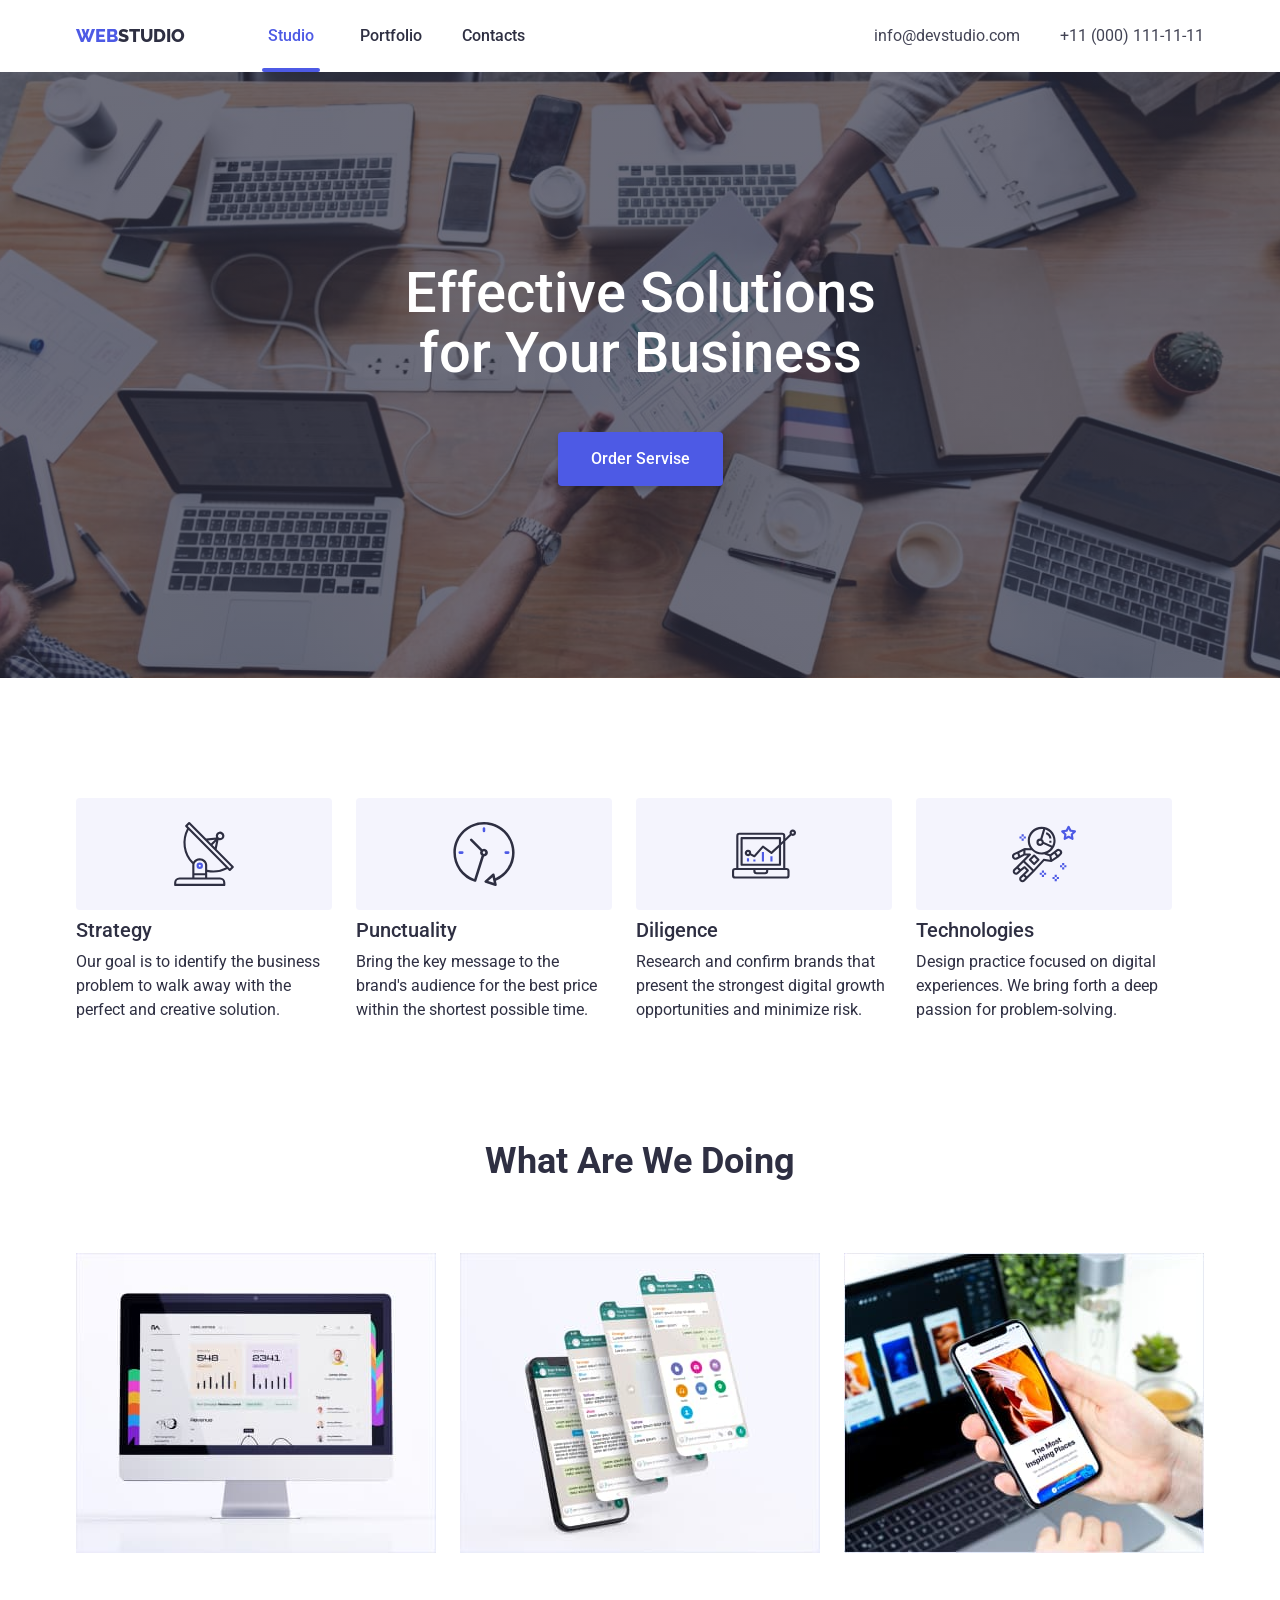
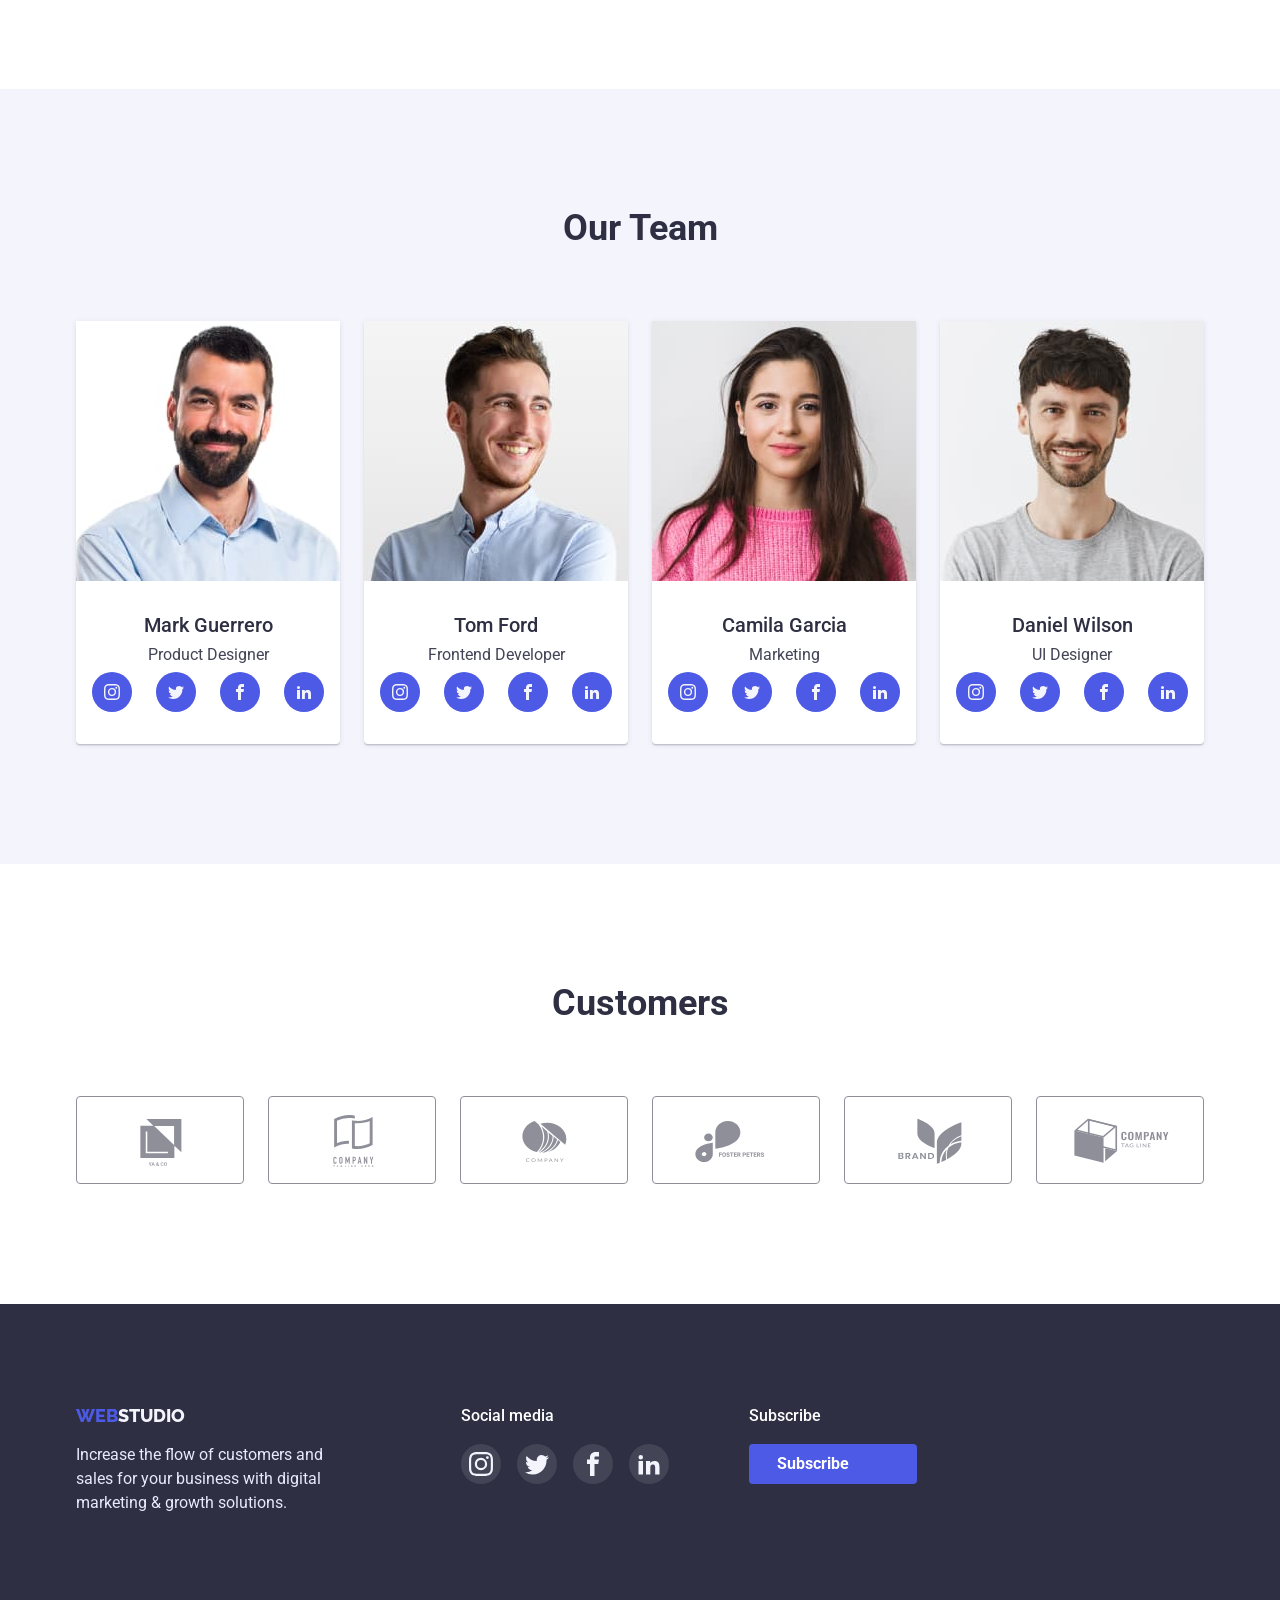
==== index.html @ b34e12d8 "Files copy file" ====
<!DOCTYPE html>
<html lang="en">
  <head>
    <meta charset="UTF-8" />
    <meta http-equiv="X-UA-Compatible" content="IE=edge" />
    <meta name="viewport" content="width=device-width, initial-scale=1.0" />
    <title>Studio</title>
    <link rel="preconnect" href="https://fonts.googleapis.com" />
    <link rel="preconnect" href="https://fonts.gstatic.com" crossorigin />
    <link
      href="https://fonts.googleapis.com/css2?family=Raleway:wght@700&family=Roboto:wght@400;500;700;900&display=swap"
      rel="stylesheet"
    />
    <link
      rel="stylesheet"
      href="https://cdnjs.cloudflare.com/ajax/libs/modern-normalize/1.1.0/modern-normalize.min.css"
    />
    <link rel="stylesheet" href="./css/style.css" />
  </head>

  <body>
    <!-- Header -->
    <header class="header">
      <div class="container nav-container">
        <a href="./index.html" class="logo"
          ><span class="logo_span">web</span>studio</a
        >
        <nav class="nav_menu">
          <ul class="menu-item">
            <li class="menu list">
              <a class="menu-link activ" href="#">Studio</a>
            </li>
            <li class="menu list">
              <a class="menu-link" href="./portfolio.html">Portfolio</a>
            </li>
            <li class="menu list">
                <a class="menu-link" href="#">Contacts</a>
            </li>
          </ul>
        </nav>
        <ul class="menu-auth">
          <li class="auth-menu list">
            <a class="item-auth" href="mailto:info@devstudio.com"
              >info@devstudio.com</a
            >
          </li>
          <li class="auth-menu list">
            <a class="item-auth" href="tel:+110001111111"
              >+11 (000) 111-11-11</a
            >
          </li>
        </ul>
      </div>
    </header>
    <main>
      <!-- Section_zero Hero -->
      <section class="hero">
        <div class="container">
          <h1 class="title">
            Effective Solutions<br />
            for Your Business
          </h1>
          <button type="button" class="btn" data-modal-open>Order Servise</button>
          <div class="backdrop is-hidden" data-modal>
            <div class="modal">
              <button class="button-modal" data-modal-close>
              </button>
            </div>
          </div>
        </div>
      </section>
      <!-- Section_first -->
      <section class="section section-nature">
        <div class="container">
          <h2 class="hide">Nature</h2>
          <ul class="section--text">
            <li class="section-list list icon-antenna">
              <h3 class="section-sybtitle">Strategy</h3>
              <p class="section-text">
                Our goal is to identify the business problem to walk away with
                the perfect and creative solution.
              </p>
            </li>
            <li class="section-list list icon-clock">
              <h3 class="section-sybtitle">Punctuality</h3>
              <p class="section-text">
                Bring the key message to the brand's audience for the best price
                within the shortest possible time.
              </p>
            </li>
            <li class="section-list list icon-diagram">
              <h3 class="section-sybtitle">Diligence</h3>
              <p class="section-text">
                Research and confirm brands that present the strongest digital
                growth opportunities and minimize risk.
              </p>
            </li>
            <li class="section-list list icon-astronaut">
              <h3 class="section-sybtitle">Technologies</h3>
              <p class="section-text">
                Design practice focused on digital experiences. We bring forth a
                deep passion for problem-solving.
              </p>
            </li>
          </ul>
        </div>
      </section>
      <!-- Section_second Working -->
      <section class="section">
        <div class="container">
          <h2 class="section-title">What are we doing</h2>
          <ul class="list_work">
            <li class="list">
              <img
                class="card"
                src="images/MacBook.jpg"
                alt="MacBook"
                width="360px"
              />
            </li>
            <li class="list">
              <img
                class="card"
                src="images/Phone.jpg"
                alt="Phone"
                width="360px"
              />
            </li>
            <li class="list">
              <img
                class="card"
                src="images/Phone_on_laptop.jpg"
                alt="Phone on laptop"
                width="360px"
              />
            </li>
          </ul>
        </div>
      </section>
      <!-- Section_third Team -->
      <section class="section section-could">
        <div class="container">
          <h2 class="section-title">Our Team</h2>
          <ul class="user-list">
            <li class="user-item list">
              <img
                class="card"
                src="images/Mark_Guerrero.jpg"
                alt="Mark Guerrero"
                width="264px"
              />
              <div class="container-text">
                <h3 class="user-subtitle">Mark Guerrero</h3>
                <p class="user-text">Product Designer</p>
                <ul class="user-item-svg">
                  <li class="user-icon-svg list">
                    <a class="social-icon" href="">
                    <svg class="user-svg" widht="16" height="16">
                      <use href="./images/icons.svg/symbol-defs.svg#icon-instagram1"></use>
                    </svg>
                  </a>
                </li>
                  <li class="user-icon-svg list">
                    <a class="social-icon" href="">
                    <svg class="user-svg" widht="16" height="16">
                      <use href="./images/icons.svg/symbol-defs.svg#icon-twitter1">
                      </use>
                    </svg>
                  </a>
                </li>
                  <li class="user-icon-svg list">
                    <a class="social-icon" href="">
                    <svg class="user-svg" widht="16" height="16">
                      <use href="./images/icons.svg/symbol-defs.svg#icon-facebook1"></use>
                    </svg>
                  </a>
                </li>
                  <li class="user-icon-svg list">
                    <a class="social-icon" href="">
                    <svg class="user-svg" widht="16" height="16">
                      <use href="./images/icons.svg/symbol-defs.svg#icon-linkedin2"></use>
                    </svg>
                  </a>
                </li>
                </ul>
              </div>
            </li>
            <li class="user-item list">
              <img
                class="card"
                src="images/Tom_Ford.jpg"
                alt="Tom Ford"
                width="264px"
              />
              <div class="container-text">
                <h3 class="user-subtitle">Tom Ford</h3>
                <p class="user-text">Frontend Developer</p>
                <ul class="user-item-svg">
                  <li class="user-icon-svg list">
                    <a class="social-icon" href="">
                    <svg class="user-svg" widht="16" height="16">
                      <use href="./images/icons.svg/symbol-defs.svg#icon-instagram1"></use>
                    </svg>
                  </a>
                </li>
                  <li class="user-icon-svg list">
                    <a class="social-icon" href="">
                    <svg class="user-svg" widht="16" height="16">
                      <use href="./images/icons.svg/symbol-defs.svg#icon-twitter1">
                      </use>
                    </svg>
                  </a>
                </li>
                  <li class="user-icon-svg list">
                    <a class="social-icon" href="">
                    <svg class="user-svg" widht="16" height="16">
                      <use href="./images/icons.svg/symbol-defs.svg#icon-facebook1"></use>
                    </svg>
                  </a>
                </li>
                  <li class="user-icon-svg list">
                    <a class="social-icon" href="">
                    <svg class="user-svg" widht="16" height="16">
                      <use href="./images/icons.svg/symbol-defs.svg#icon-linkedin2"></use>
                    </svg>
                  </a>
                </li>
                </ul>
              </div>
            </li>
            <li class="user-item list">
              <img
                class="card"
                src="images/Camila_Garcia.jpg"
                alt="Camila Garcia"
                width="264px"
              />
              <div class="container-text">
                <h3 class="user-subtitle">Camila Garcia</h3>
                <p class="user-text">Marketing</p>
                <ul class="user-item-svg">
                  <li class="user-icon-svg list">
                    <a class="social-icon" href="">
                    <svg class="user-svg" widht="16" height="16">
                      <use href="./images/icons.svg/symbol-defs.svg#icon-instagram1"></use>
                    </svg>
                  </a>
                </li>
                  <li class="user-icon-svg list">
                    <a class="social-icon" href="">
                    <svg class="user-svg" widht="16" height="16">
                      <use href="./images/icons.svg/symbol-defs.svg#icon-twitter1">
                      </use>
                    </svg>
                  </a>
                </li>
                  <li class="user-icon-svg list">
                    <a class="social-icon" href="">
                    <svg class="user-svg" widht="16" height="16">
                      <use href="./images/icons.svg/symbol-defs.svg#icon-facebook1"></use>
                    </svg>
                  </a>
                </li>
                  <li class="user-icon-svg list">
                    <a class="social-icon" href="">
                    <svg class="user-svg" widht="16" height="16">
                      <use href="./images/icons.svg/symbol-defs.svg#icon-linkedin2"></use>
                    </svg>
                  </a>
                </li>
                </ul>
              </div>
            </li>
            <li class="user-item list">
              <img
                class="card"
                src="images/Daniel_Wilson.jpg"
                alt="Daniel Wilson"
                width="264px"
              />
              <div class="container-text">
                <h3 class="user-subtitle">Daniel Wilson</h3>
                <p class="user-text">UI Designer</p>
                <ul class="user-item-svg">
                  <li class="user-icon-svg list">
                    <a class="social-icon" href="">
                    <svg class="user-svg" widht="16" height="16">
                      <use href="./images/icons.svg/symbol-defs.svg#icon-instagram1"></use>
                    </svg>
                  </a>
                </li>
                  <li class="user-icon-svg list">
                    <a class="social-icon" href="">
                    <svg class="user-svg" widht="16" height="16">
                      <use href="./images/icons.svg/symbol-defs.svg#icon-twitter1">
                      </use>
                    </svg>
                  </a>
                </li>
                  <li class="user-icon-svg list">
                    <a class="social-icon" href="">
                    <svg class="user-svg" widht="16" height="16">
                      <use href="./images/icons.svg/symbol-defs.svg#icon-facebook1"></use>
                    </svg>
                  </a>
                </li>
                  <li class="user-icon-svg list">
                    <a class="social-icon" href="">
                    <svg class="user-svg" widht="16" height="16">
                      <use href="./images/icons.svg/symbol-defs.svg#icon-linkedin2"></use>
                    </svg>
                  </a>
                </li>
                </ul>
              </div>
            </li>
          </ul>
        </div>
      </section>
      <!-- Section_fourth -->
      <section class="section">
        <div class="container">
          <h2 class="section-title">Customers</h2>
          <div class="container-cusctomers-icon">
              <ul class="user-list">
                <li class="icons-list-customers list">
                  <a class="icon-svg-link-customers" href="">
                    <svg class="icon-customers" width="104" height="56">
                      <use href="./images/icons.svg/symbol-defs.svg#icon-Logo"
                      >
                      </use>
                    </svg> 
                  </a>
                </li>
              <li class="icons-list-customers list">
                <a class="icon-svg-link-customers" href="">
                  <svg class="icon-customers" width="104" height="56">
                    <use href="./images/icons.svg/symbol-defs.svg#icon-Logo-1"
                    >
                    </use>
                  </svg>
                </a>
              </li>
              <li class="icons-list-customers list">
                <a class="icon-svg-link-customers" href="">
                  <svg class="icon-customers" width="104" height="56">
                    <use href="./images/icons.svg/symbol-defs.svg#icon-Logo-2"
                    >
                    </use>
                  </svg>
                </a>
              </li>
              <li class="icons-list-customers list">
                <a class="icon-svg-link-customers" href="">
                  <svg class="icon-customers" width="104" height="56">
                    <use href="./images/icons.svg/symbol-defs.svg#icon-Logo-3"
                    >
                    </use>
                  </svg>
                </a>
              </li>
              <li class="icons-list-customers list">
                <a class="icon-svg-link-customers" href="">
                  <svg class="icon-customers" width="104" height="56">
                    <use href="./images/icons.svg/symbol-defs.svg#icon-Logo-4"
                    >
                    </use>
                  </svg>
                </a>
              </li>
              <li class="icons-list-customers list">
                <a class="icon-svg-link-customers" href="">
                  <svg class="icon-customers" width="104" height="56">
                    <use href="./images/icons.svg/symbol-defs.svg#icon-Logo-5"
                    >
                    </use>
                  </svg>
                </a>
              </li>
            </ul>
          </div>
        </div>
      </section>
    </main>
    <!-- Footer -->
    <footer class="footer">
      <div class="container">
        <div class="container-footer">
          <a href="" class="logo"
            ><span class="logo_span">web</span
            ><span class="logo_footer">studio</span></a
          >
          <p class="footer-text">
            Increase the flow of customers and sales for your business with
            digital marketing & growth solutions.
          </p>
        </div>
        <div class="container-social">
          <h3 class="text-social">Social media</h3>
          <ul class="footer-icon">
            <li class="icon-footer-svg list">
              <a class="icons-button" href="">
                <svg class="icon-svg" widht="24" height="24">
                  <use
                    href="./images/icons.svg/symbol-defs.svg#icon-instagram1"
                  ></use>
                </svg>
              </a>
               </li>
                <li class="icon-footer-svg list">
                    <a class="icons-button" href="">
                        <svg class="icon-svg" widht="24" height="24">
                    <use href="./images/icons.svg/symbol-defs.svg#icon-twitter1"></use>
                  </svg>
                    </a>
                </li>
                <li class="icon-footer-svg list">
                    <a class="icons-button" href="">
                        <svg class="icon-svg" widht="24" height="24">
                          <use href="./images/icons.svg/symbol-defs.svg#icon-facebook1"></use>
                  </svg>
                    </a>
                </li>
                <li class="icon-footer-svg list">
                    <a class="icons-button" href="">
                        <svg class="icon-svg" widht="24" height="24">
                          <use href="./images/icons.svg/symbol-defs.svg#icon-linkedin2"></use>

                  </svg>
                    </a>
                </li> 
            </li>
          </ul>
        </div>
        <div class="container-subscibe">
          <h3 class="text-social">Subscribe</h3>
          <button class="form-button">Subscribe</button>
      </div>
    </footer>
    <script src="./modal.js"></script>

  </body>
</html>
---- css/style.css ----
body {
    font-family: 'Roboto', sans-serif;
    font-size: 16px;
    color: #2E2F42;
}

:root {
    --color-iris: #4D5AE5;
    --color-iris-active: #404BBF;
    --color-navy-blue: #2E2F42;
    --color-slate: #434455;
    --color-light-slate: #8E8F99;
    --color-cornflower: #E7E9FC;
    --color-cloud: #F4F4FD;
    --color-many-blue-modal: rgba(46, 47, 66, 0.08);
    --color-white: #FFFFFF;
    --color-green: #31D0AA;
    --color-helper: #8E8F99;

    --taming-function: cubic-bezier(0.4, 0, 0.2, 1);
}

h1,
h2,
h3,
h4,
h5,
h6,
p {
    margin: 0;
}

.hide {
    display: none;
}

.list {
    padding: 0;
    margin: 0;
    list-style: none;
}


/*----------------- Logo ------------------*/

.logo {
    font-family: 'Raleway';
    font-weight: 800;
    font-size: 18px;
    line-height: 1.3;
    text-transform: uppercase;
    text-decoration: none;
    color: var(--color-navy-blue);
}

.logo_span {
    color: var(--color-iris);
}


/*----------------- Navigetion ------------------*/

.backdrop {
    position: fixed;
    top: 0;
    left: 0;
    width: 100%;
    height: 100%;
    background: rgba(46, 47, 66, 0.4);

}

.backdrop.is-hidden {
    opacity: 0;
    pointer-events: none;
}

.backdrop.is-hidden .modal {
    transform: translate(-50%, -50%) scale(0.9);
}

.modal {
    position: absolute;
    top: 50%;
    left: 50%;
    transform: translate(-50%, -50%) scale(1);

    transition: transform 250ms var(--taming-function);

    height: 576px;
    width: 408px;


    background-color: var(--color-cloud);
    border-radius: 4px;

    box-shadow: 0px 1px 1px rgba(0, 0, 0, 0.14), 0px 1px 3px rgba(0, 0, 0, 0.12), 0px 2px 1px rgba(0, 0, 0, 0.2);
}


.button-modal {
    position: absolute;
    top: 0;
    right: 0;
    margin-top: 24px;
    margin-right: 24px;
    cursor: pointer;
    width: 24px;
    height: 24px;
    background-color: var(--color-cornflower);
    border: 1px solid rgba(0, 0, 0, 0.1);
    border-radius: 50%;
    background-image: url('../images/decoretion/to_close_modal.svg');
    background-repeat: no-repeat;
    background-position: center;
    background-size: 8px;
}


.header {
    box-shadow: 0px 2px 1px rgba(46, 47, 66, 0.08), 0px 1px 1px rgba(46, 47, 66, 0.16), 0px 1px 6px rgba(46, 47, 66, 0.08);
}

.nav-container {
    display: flex;
    align-items: center;
}

.menu-item,
.menu-auth {
    margin: 0;
    padding: 0;
}

.menu-item {
    display: flex;
    margin-left: 77px;
}

.menu-item .menu {
    margin-right: 40px;
}

.menu-item .menu:last-child {
    margin-right: 0;
}

.menu-item .menu-link {
    display: block;
    font-weight: 500;
    line-height: 1.5;
    text-decoration: none;
    padding-top: 24px;
    padding-bottom: 24px;
    color: var(--color-navy-blue);
    transition: color 250ms var(--taming-function);
}

.menu-item .activ {
    position: relative;
    display: block;
    padding: 24px 6px 24px 6px;
    color: var(--color-iris);
}


.activ::after {
    content: '';
    position: absolute;
    left: 0;
    bottom: 0;
    width: 100%;
    height: 4px;
    background-color: var(--color-iris);
    border-radius: 2px;
}

.menu-item .menu-link:hover,
.menu-item .menu-link:focus {
    color: var(--color-slate);
}

.menu-item .activ:hover {
    color: var(--color-iris);
}

.menu-item .menu-link:active {
    color: var(--color-iris);
}

.menu-auth {
    display: flex;
    margin-left: auto;
}

.menu-auth .auth-menu+.auth-menu {
    margin-left: 40px;
}

.item-auth {
    line-height: 1.5;
    color: var(--color-slate);
    text-decoration: none;
    transition: color 250ms var(--taming-function);
}

.item-auth:hover,
.item-auth:focus {
    color: var(--color-iris);
}


/*----------------- Hero ------------------*/

.hero {
    background-color: var(--color-navy-blue);
    padding-top: 192px;
    padding-bottom: 192px;
    max-width: 1440px;
    margin-left: auto;
    margin-right: auto;
    background-image: linear-gradient( to right, rgba(46, 47, 66, 0.7), rgba(46, 47, 66, 0.7)), url("../images/people-office\ .jpg");
    background-repeat: no-repeat;
    background-position: center;
    background-size: cover;
}

.title {
    text-align: center;
    font-size: 56px;
    font-weight: 500;
    line-height: 1.07;
    margin-bottom: 48px;
    color: var(--color-white);
}


/*----------------- Buttoon ------------------*/

.btn {
    display: block;
    font-size: 16px;
    font-weight: 500;
    line-height: 1.25;
    font-family: inherit;
    cursor: pointer;
    padding: 16px 32px;
    margin: 0 auto;
    color: var(--color-white);
    background-color: var(--color-iris);
    border: 1px solid transparent;
    box-shadow: 0px 4px 4px rgba(0, 0, 0, 0.15);
    border-radius: 4px;
    transition: background-color 250ms cubic-bezier(0.4, 0, 0.2, 1);
}

.btn:hover,
.btn:focus {
    background-color: var(--color-iris);
    box-shadow: 0px 1px 6px rgba(46, 47, 66, 0.08), 0px 1px 1px rgba(46, 47, 66, 0.16), 0px 2px 1px rgba(46, 47, 66, 0.08);
}

.btn:active {
    background-color: var(--color-iris-active);
    box-shadow: 0px 4px 4px rgba(0, 0, 0, 0.15);
}


/*----- Button Portfolio -----*/

.button {
    font-family: inherit;
    font-weight: 500;
    cursor: pointer;
    color: var(--color-iris);
    background: var(--color-cloud);
    padding: 8px 16px;
    border-radius: 4px;
    line-height: 1.5;
    border: 1px solid var(--color-cornflower);
    transition: background 250ms var(--taming-function),
    border 250ms var(--taming-function),
    color 250ms var(--taming-function);

}

.button:active,
.button:hover,
.button:focus {
    color: var(--color-white);
    background-color: var(--color-iris);
    border: 1px solid var(--color-iris);
    box-shadow: 0px 3px 1px rgba(0, 0, 0, 0.1), 0px 2px 1px rgba(0, 0, 0, 0.08), 0px 2px 2px rgba(0, 0, 0, 0.12);
}


/*----------------- Section ------------------*/

.container {
    width: 1158px;
    margin-right: auto;
    margin-left: auto;
    padding-left: 15px;
    padding-right: 15px;
}

.container-text {
    text-align: center;
    width: 264px;
    padding-top: 32px;
    padding-left: 0;
    padding-right: 0;
}

.section {
    padding-top: 120px;
    padding-bottom: 120px;
}

.section-nature {
    padding-bottom: 0;
}

.section-could {
    background-color: var(--color-cloud);
}

.section-title {
    text-align: center;
    font-size: 36px;
    font-weight: 700;
    line-height: 1.1;
    margin-bottom: 72px;
    text-transform: capitalize;
}

.section-sybtitle {
    font-size: 20px;
    font-weight: 500;
    line-height: 1.2;
    margin-bottom: 8px;
}

.icon-antenna::before {
    content: '';
    display: block;
    height: 112px;
    margin-bottom: 8px;
    background-color: var(--color-cloud);
    background-image: url("../images/icons.svg/antenna.svg");
    background-repeat: no-repeat;
    background-position: center;
    border-radius: 4px;
}

.icon-clock::before {
    content: '';
    display: block;
    height: 112px;
    margin-bottom: 8px;
    background-color: var(--color-cloud);
    background-image: url("../images/icons.svg/clock.svg");
    background-repeat: no-repeat;
    background-position: center;
    border-radius: 4px;
}

.icon-diagram::before {
    content: '';
    display: block;
    height: 112px;
    margin-bottom: 8px;
    background-color: var(--color-cloud);
    background-image: url("../images/icons.svg/diagram.svg");
    background-repeat: no-repeat;
    background-position: center;
    border-radius: 4px;
}

.icon-astronaut::before {
    content: '';
    display: block;
    height: 112px;
    margin-bottom: 8px;
    background-color: var(--color-cloud);
    background-image: url("../images/icons.svg/astronaut.svg");
    background-repeat: no-repeat;
    background-position: center;
    border-radius: 4px;
}

.section--text {
    display: flex;
    margin: 0;
    padding: 0;
}

.section--text .list {
    margin-right: 24px;
}

.section--text .list:last-child {
    margin-right: 0;
}

.section-text {
    width: 256px;
    line-height: 1.5;
    color: var(--color-navy-blue);
}

.user-subtitle {
    font-size: 20px;
    font-weight: 500;
    line-height: 1.2;
    margin-bottom: 8px;
}

.list_work {
    display: flex;
    padding: 0;
}

.list_work > .list:not(:last-child) {
    margin-right: 24px;
}

.user-text {
    width: 264px;
    line-height: 1.2;
    color: var(--color-slate);
}

.user-item {
    background-color: var(--color-white);
    box-shadow: 0px 1px 6px rgba(46, 47, 66, 0.08), 0px 1px 1px rgba(46, 47, 66, 0.16), 0px 2px 1px rgba(46, 47, 66, 0.08);
    border-radius: 0px 0px 4px 4px;
}

.user-list {
    display: flex;
    margin: 0;
    padding: 0;
}

.user-list .list:not(:last-child) {
    margin-right: 24px;
}

.user-item-svg {
    display: flex;
    padding: 8px 16px 32px 16px;
}

.user-icon-svg {
    width: 40px;
    height: 40px;
}

.social-icon {
    display: flex;
    width: 100%;
    height: 100%;
    align-items: center;
    justify-content: center;
    background-color: var(--color-iris);
    border-radius: 50%;
}


.user-svg {
    fill: var(--color-cloud);
}

.card {
    display: block;
}


.icon-svg-link-customers {
    display: flex;
    width: 168px;
    height: 88px;
    align-items: center;
    justify-content: center;
    color: var(--color-light-slate);
    border: 1px solid var(--color-helper);
    border-radius: 4px;
    transition: color 250ms var(--taming-function),
    border 250ms var(--taming-function);
    ;
}


.icon-svg-link-customers:hover,
.icon-svg-link-customers:focus {    
    color: var(--color-iris);
    border-color: var(--color-iris);
}

.icon-customers {   
    fill: currentColor;
}

/*----------------- Footer ------------------*/

.footer .container {
    display: flex;
}

.logo_footer {
    color: var(--color-cloud);
}

.footer {
    padding-top: 100px;
    padding-bottom: 100px;
    background-color: var(--color-navy-blue);
}

.footer-text {
    width: 265px;
    line-height: 1.5;
    margin-top: 16px;
    color: var(--color-cornflower);
}

.container-social {
    margin-left: 120px;
}

.footer-icon {
    display: flex;
    margin: 0;
    padding: 0;
}

.footer-icon .icon-footer-svg+.icon-footer-svg {
    margin-left: 16px
}

.text-social {
    font-size: inherit;
    font-weight: 500;
    line-height: 1.5;
    margin-bottom: 16px;
    color: var(--color-white);
    
}


.icon-footer-svg {
    width: 40px;
    height: 40px;
}

.icons-button {
    display: flex;
    width: 100%;
    height: 100%;
    align-items: center;
    justify-content: center;
    background-color: rgba(255, 255, 255, 0.1);
    border-radius: 50%;

    transition: background-color 250ms var(--taming-function);
}

.icons-button:hover,
.icons-button:focus {
    background-color: var(--color-green);
}

.icon-svg {
    fill:var(--color-cloud);
}

.container-subscibe {
    margin-left: 80px;
}

.form-button {
    font-weight: 700;
    line-height: 1.5;
    cursor: pointer;
    width: 168px;
    height: 40px;
    padding-left: 24px;
    padding-right: 64px;
    color: var(--color-white);
    background-color: var(--color-iris);
    border-color: transparent;
    border-radius: 4px;
}

.form-button::after {
    content: '';
    background-image: url('../images/decoretion/plane_send.svg');
}

/*----------------- Protfolio ------------------*/

.section-filter {
    padding-top: 96px;
    padding-bottom: 120px;
}

.list-filter {
    display: flex;
    flex-wrap: wrap;
    justify-content: space-between;
    padding: 0;
    margin: 0;
}

.list-filter .item-filter+.item-filter:nth-child(-n+6) {
    margin-bottom: 49px;
}

.text-item-efect {
    position: relative;
    overflow: hidden;
    
}

.item-text {
    line-height: 1.5;

    position: absolute;
    top: 0;
    left: 0;

    width: 100%;
    height: 100%;

    padding: 40px 32px 0;

    background: rgba(77, 90, 229, 0.9);
    color: var(--color-cloud);

    opacity: 0;

    transform: translateY(100%);
    transition: transform 250ms var(--taming-function),
      opacity 250ms var(--taming-function);
}

.link-filter:hover .item-text,
.link-filter:focus .item-text {
    transform: translateY(0);
    opacity: 1;
}

.link-filter {
    display: block;
    color: var(--color-navy-blue);
    text-decoration: none;
}

.container-card {
    border: 0.5px solid #F4F4FD;
    box-shadow: 0px 1px 6px rgba(46, 47, 66, 0.08);
    background-color: var(--color-white);
}

.link-filter:hover,
.link-filter:focus {
    box-shadow: 0px 1px 6px rgba(46, 47, 66, 0.08), 0px 1px 1px rgba(46, 47, 66, 0.16), 0px 2px 1px rgba(46, 47, 66, 0.08);;
}       

.container-card {
    padding: 32px 0 32px 16px;
}

.subtitile {
    font-size: 20px;
    font-weight: 500;
    margin-bottom: 8px;
    line-height: 1.2;
    color: var(--color-navy-blue);
}

.text {
    line-height: 1.5;
    color: var(--color-slate);
}

.filter {
    display: flex;
    justify-content: center;
    margin: 0;
    padding: 0;
    margin-bottom: 72px;
}

.filter .list+.list {
    margin-left: 24px;
}
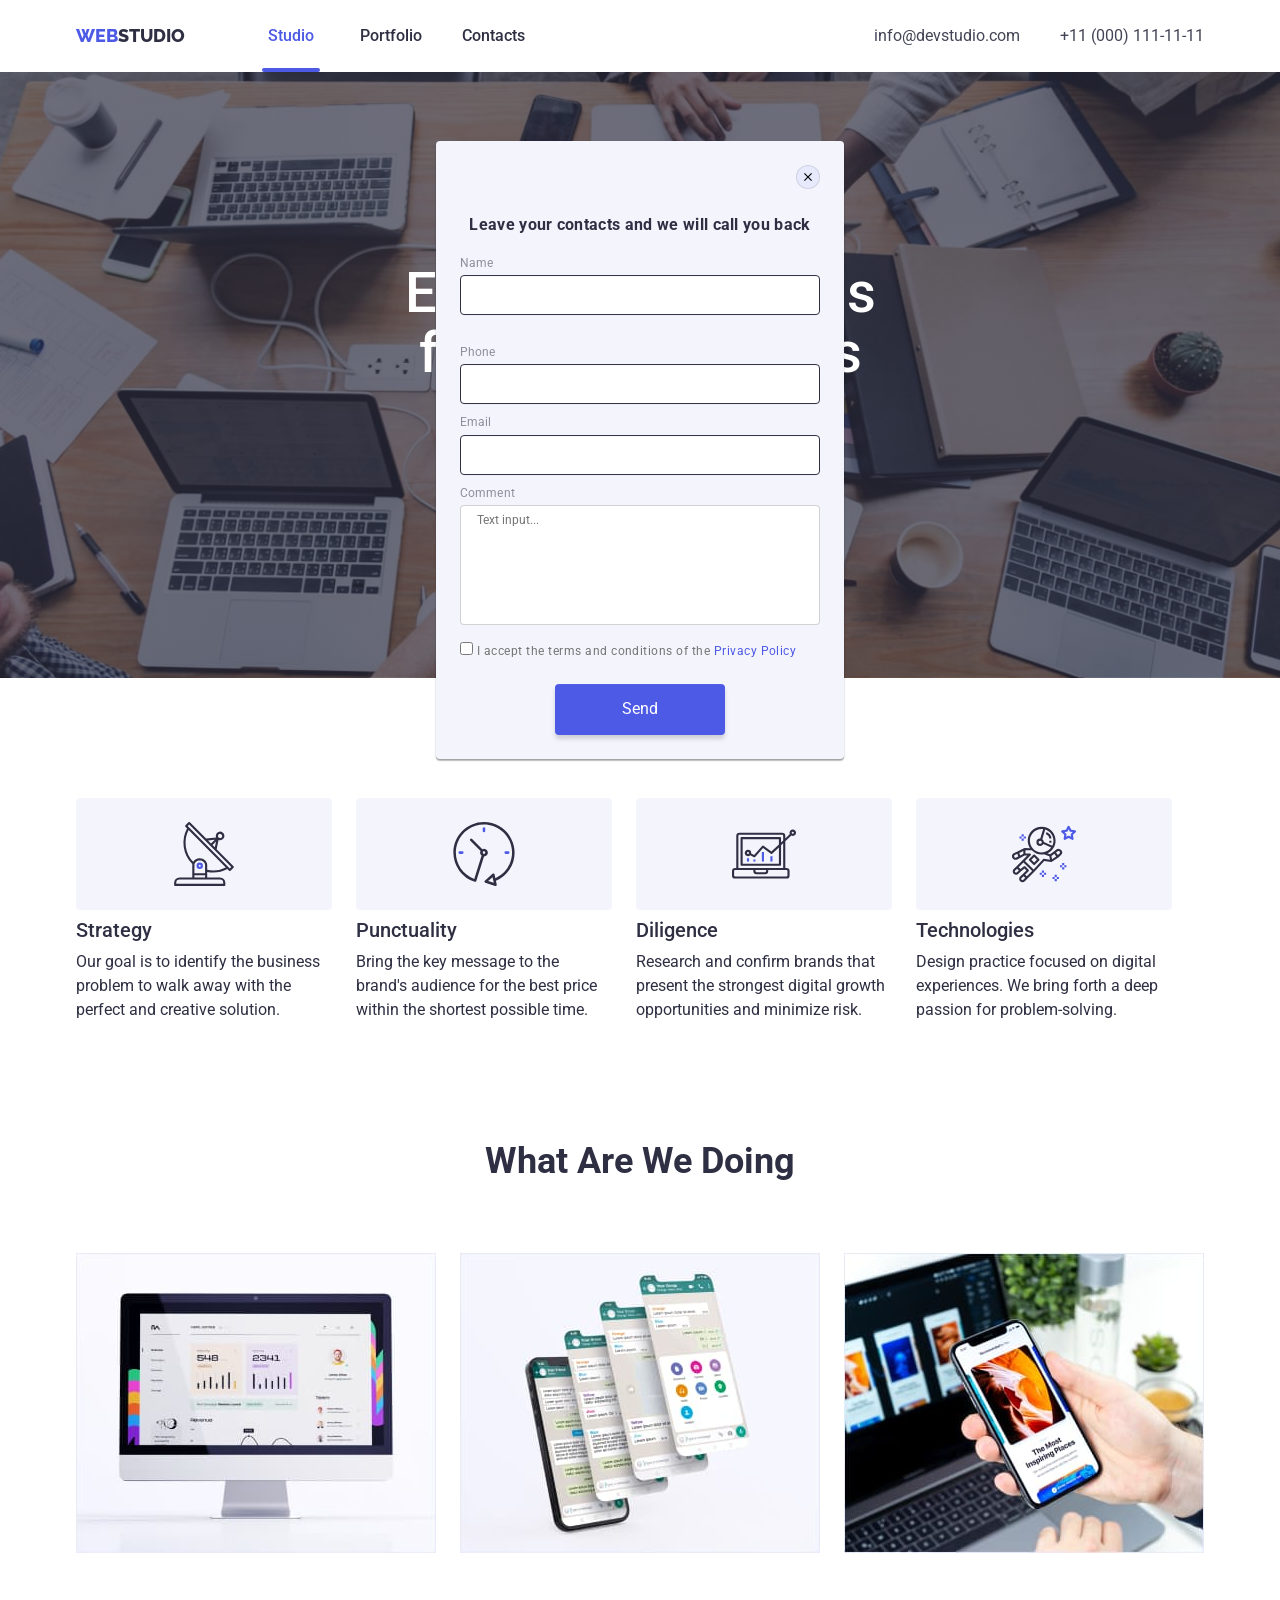
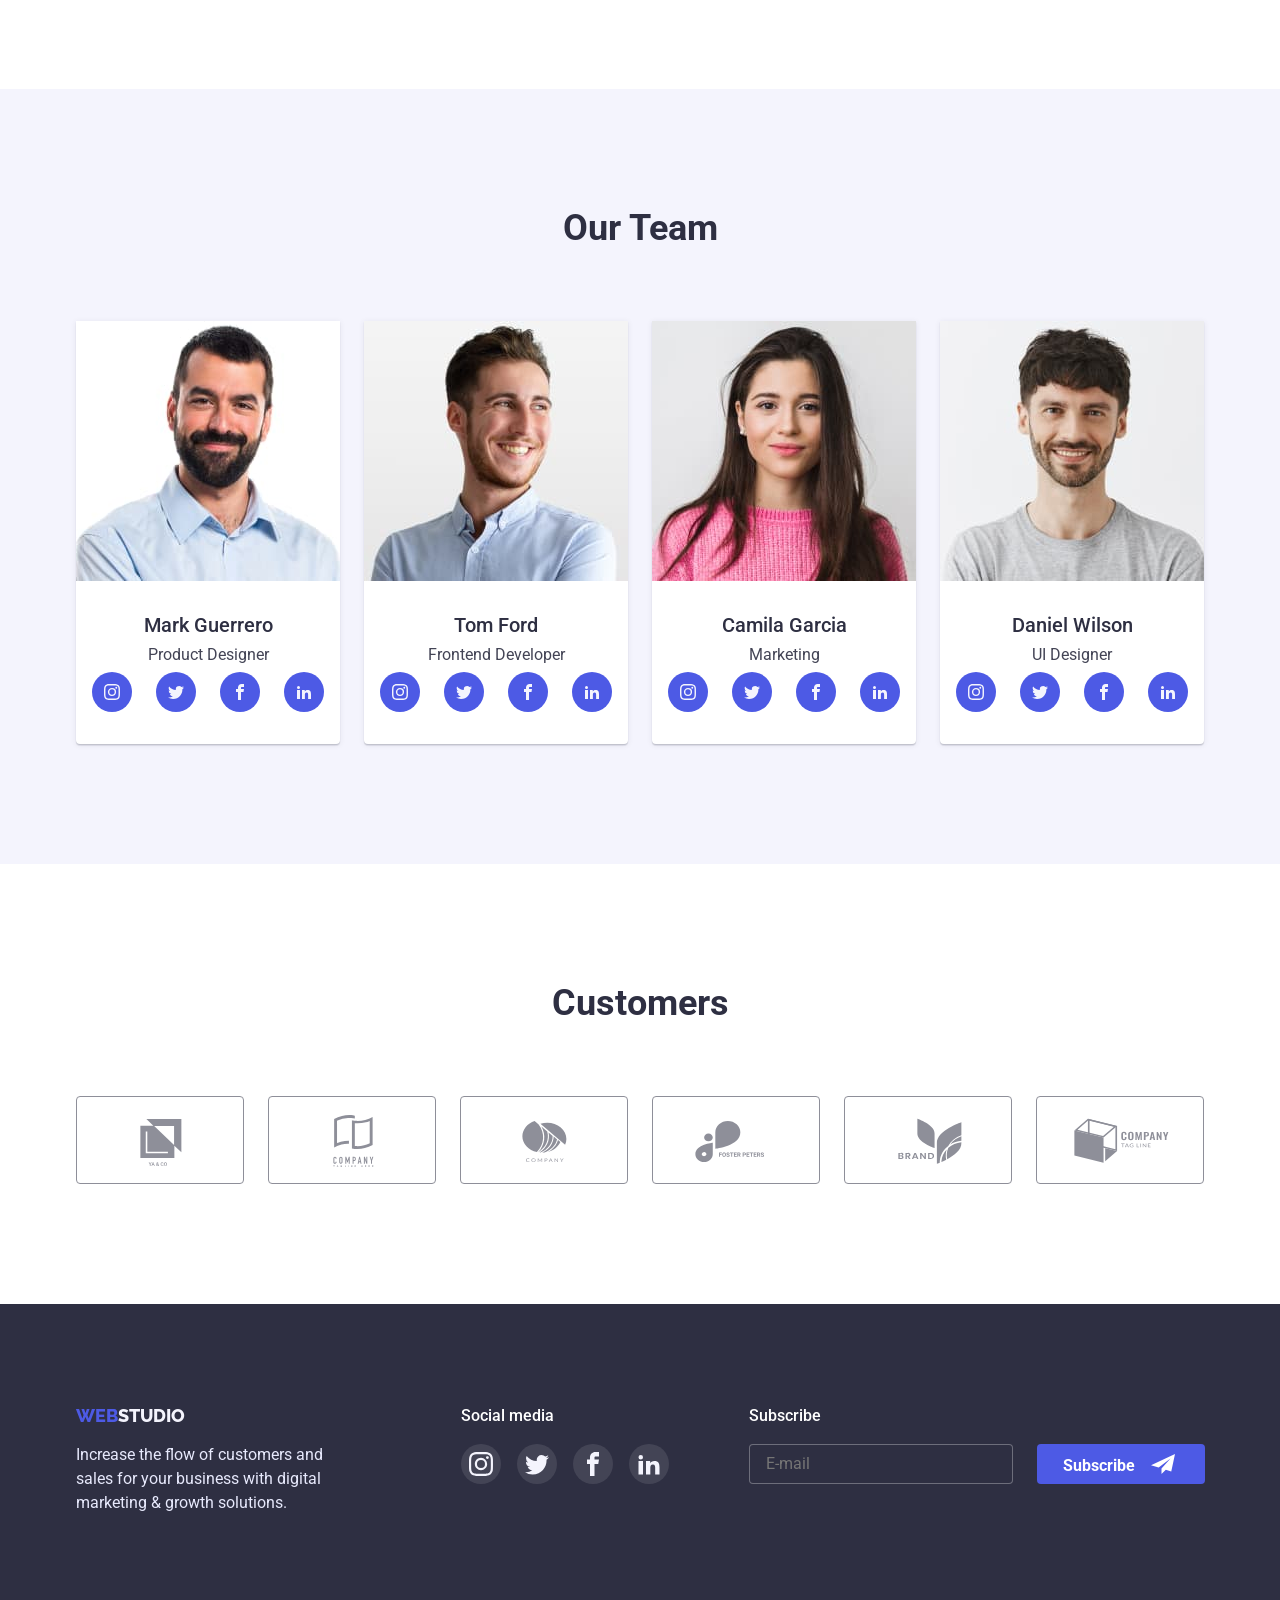
==== commit 2fdd2466: "css css" ====
--- a/index.html
+++ b/index.html
@@ -1,443 +1,445 @@
 <!DOCTYPE html>
 <html lang="en">
-  <head>
-    <meta charset="UTF-8" />
-    <meta http-equiv="X-UA-Compatible" content="IE=edge" />
-    <meta name="viewport" content="width=device-width, initial-scale=1.0" />
-    <title>Studio</title>
-    <link rel="preconnect" href="https://fonts.googleapis.com" />
-    <link rel="preconnect" href="https://fonts.gstatic.com" crossorigin />
-    <link
-      href="https://fonts.googleapis.com/css2?family=Raleway:wght@700&family=Roboto:wght@400;500;700;900&display=swap"
-      rel="stylesheet"
-    />
-    <link
-      rel="stylesheet"
-      href="https://cdnjs.cloudflare.com/ajax/libs/modern-normalize/1.1.0/modern-normalize.min.css"
-    />
-    <link rel="stylesheet" href="./css/style.css" />
-  </head>
-
-  <body>
-    <!-- Header -->
-    <header class="header">
-      <div class="container nav-container">
-        <a href="./index.html" class="logo"
-          ><span class="logo_span">web</span>studio</a
-        >
-        <nav class="nav_menu">
-          <ul class="menu-item">
-            <li class="menu list">
-              <a class="menu-link activ" href="#">Studio</a>
-            </li>
-            <li class="menu list">
-              <a class="menu-link" href="./portfolio.html">Portfolio</a>
-            </li>
-            <li class="menu list">
-                <a class="menu-link" href="#">Contacts</a>
-            </li>
-          </ul>
-        </nav>
-        <ul class="menu-auth">
-          <li class="auth-menu list">
-            <a class="item-auth" href="mailto:info@devstudio.com"
-              >info@devstudio.com</a
-            >
-          </li>
-          <li class="auth-menu list">
-            <a class="item-auth" href="tel:+110001111111"
-              >+11 (000) 111-11-11</a
-            >
+
+<head>
+  <meta charset="UTF-8" />
+  <meta http-equiv="X-UA-Compatible" content="IE=edge" />
+  <meta name="viewport" content="width=device-width, initial-scale=1.0" />
+  <title>Studio</title>
+  <link rel="preconnect" href="https://fonts.googleapis.com" />
+  <link rel="preconnect" href="https://fonts.gstatic.com" crossorigin />
+  <link href="https://fonts.googleapis.com/css2?family=Raleway:wght@700&family=Roboto:wght@400;500;700;900&display=swap"
+    rel="stylesheet" />
+  <link rel="stylesheet"
+    href="https://cdnjs.cloudflare.com/ajax/libs/modern-normalize/1.1.0/modern-normalize.min.css" />
+  <link rel="stylesheet" href="./css/style.css" />
+</head>
+
+<body>
+  <!-- Header -->
+  <header class="header">
+    <div class="container nav-container">
+      <a href="./index.html" class="logo"><span class="logo_span">web</span>studio</a>
+      <nav class="nav_menu">
+        <ul class="menu-item">
+          <li class="menu list">
+            <a class="menu-link activ" href="#">Studio</a>
+          </li>
+          <li class="menu list">
+            <a class="menu-link" href="./portfolio.html">Portfolio</a>
+          </li>
+          <li class="menu list">
+            <a class="menu-link" href="#">Contacts</a>
           </li>
         </ul>
-      </div>
-    </header>
-    <main>
-      <!-- Section_zero Hero -->
-      <section class="hero">
-        <div class="container">
-          <h1 class="title">
-            Effective Solutions<br />
-            for Your Business
-          </h1>
-          <button type="button" class="btn" data-modal-open>Order Servise</button>
-          <div class="backdrop is-hidden" data-modal>
-            <div class="modal">
-              <button class="button-modal" data-modal-close>
-              </button>
+      </nav>
+      <ul class="menu-auth">
+        <li class="auth-menu list">
+          <a class="item-auth" href="mailto:info@devstudio.com">info@devstudio.com</a>
+        </li>
+        <li class="auth-menu list">
+          <a class="item-auth" href="tel:+110001111111">+11 (000) 111-11-11</a>
+        </li>
+      </ul>
+    </div>
+  </header>
+  <main>
+    <!-- Section_zero Hero -->
+    <section class="hero">
+      <div class="container">
+        <h1 class="title">
+          Effective Solutions<br />
+          for Your Business
+        </h1>
+        <button type="button" class="btn" data-modal-open>Order Servise</button>
+        <!-- <div class="backdrop is-hidden" data-modal> -->
+          <div class="modal">
+            <button class="button-modal" data-modal-close>
+            </button>
+
+            <div class="container-form-call">
+              <h2 class="subtitle-text-form">Leave your contacts and we will call you back</h2>
+
+
+              <div class="container-form">
+                <form class="forms" action="">
+
+                  <div class="form-field">
+                    <label class="text-label" for="">
+                      Name
+                      <input class="sphere-input name-input" type="text" name="name" id="name" required
+                        pattern="[0-9]{3}-[0-9]{3}-[0-9]{2}-[0-9]{2}" title="XXX-XXX-XX-XX" placeholder=" ">
+                        <svg class="svg-icon-form" width="12" height="12">
+                          <use href="./images/icons.svg/name.svg"></use>
+                        </svg>
+                    </label>
+                  </div>
+
+                  <div class="form-field">
+                    <label class="text-label" for="">
+                      Phone
+                      <input class="sphere-input phone-input" type="tel" name="phone_number" id="phone" required
+                        pattern="[0-9]{3}-[0-9]{3}-[0-9]{2}-[0-9]{2}" title="XXX-XXX-XX-XX" placeholder=" ">
+                    </label>
+                  </div>
+
+                  <div class="form-field">
+                    <label class="text-label" for="">
+                      Email
+                      <input class="sphere-input email-input" type="email" name="email" id="email" placeholder=" ">
+                    </label>
+                  </div>
+
+                  <div class="form-field">
+                    <label class="text-label" for="">
+                      Comment
+                      <textarea class="textarea-form" name="feedback" placeholder="Text input..."></textarea>
+                    </label>
+                  </div>
+                  <div class="forn-chexbox">
+                    <input class="from-checkbox" type="checkbox" name="user-policy" required>
+                    <p class="text-form">I accept the terms and conditions of the <a class="text-privacy"
+                        href="">Privacy
+                        Policy</a></p>
+                    <button class="button-form" type="submit">
+                      Send
+                    </button>
+                  </div>
+                </form>
+
+
+              </div>
             </div>
           </div>
         </div>
-      </section>
-      <!-- Section_first -->
-      <section class="section section-nature">
-        <div class="container">
-          <h2 class="hide">Nature</h2>
-          <ul class="section--text">
-            <li class="section-list list icon-antenna">
-              <h3 class="section-sybtitle">Strategy</h3>
-              <p class="section-text">
-                Our goal is to identify the business problem to walk away with
-                the perfect and creative solution.
-              </p>
-            </li>
-            <li class="section-list list icon-clock">
-              <h3 class="section-sybtitle">Punctuality</h3>
-              <p class="section-text">
-                Bring the key message to the brand's audience for the best price
-                within the shortest possible time.
-              </p>
-            </li>
-            <li class="section-list list icon-diagram">
-              <h3 class="section-sybtitle">Diligence</h3>
-              <p class="section-text">
-                Research and confirm brands that present the strongest digital
-                growth opportunities and minimize risk.
-              </p>
-            </li>
-            <li class="section-list list icon-astronaut">
-              <h3 class="section-sybtitle">Technologies</h3>
-              <p class="section-text">
-                Design practice focused on digital experiences. We bring forth a
-                deep passion for problem-solving.
-              </p>
+      </div>
+    </section>
+    <!-- Section_first -->
+    <section class="section section-nature">
+      <div class="container">
+        <h2 class="hide">Nature</h2>
+        <ul class="section--text">
+          <li class="section-list list icon-antenna">
+            <h3 class="section-sybtitle">Strategy</h3>
+            <p class="section-text">
+              Our goal is to identify the business problem to walk away with
+              the perfect and creative solution.
+            </p>
+          </li>
+          <li class="section-list list icon-clock">
+            <h3 class="section-sybtitle">Punctuality</h3>
+            <p class="section-text">
+              Bring the key message to the brand's audience for the best price
+              within the shortest possible time.
+            </p>
+          </li>
+          <li class="section-list list icon-diagram">
+            <h3 class="section-sybtitle">Diligence</h3>
+            <p class="section-text">
+              Research and confirm brands that present the strongest digital
+              growth opportunities and minimize risk.
+            </p>
+          </li>
+          <li class="section-list list icon-astronaut">
+            <h3 class="section-sybtitle">Technologies</h3>
+            <p class="section-text">
+              Design practice focused on digital experiences. We bring forth a
+              deep passion for problem-solving.
+            </p>
+          </li>
+        </ul>
+      </div>
+    </section>
+    <!-- Section_second Working -->
+    <section class="section">
+      <div class="container">
+        <h2 class="section-title">What are we doing</h2>
+        <ul class="list_work">
+          <li class="list">
+            <img class="card" src="images/MacBook.jpg" alt="MacBook" width="360px" />
+          </li>
+          <li class="list">
+            <img class="card" src="images/Phone.jpg" alt="Phone" width="360px" />
+          </li>
+          <li class="list">
+            <img class="card" src="images/Phone_on_laptop.jpg" alt="Phone on laptop" width="360px" />
+          </li>
+        </ul>
+      </div>
+    </section>
+    <!-- Section_third Team -->
+    <section class="section section-could">
+      <div class="container">
+        <h2 class="section-title">Our Team</h2>
+        <ul class="user-list">
+          <li class="user-item list">
+            <img class="card" src="images/Mark_Guerrero.jpg" alt="Mark Guerrero" width="264px" />
+            <div class="container-text">
+              <h3 class="user-subtitle">Mark Guerrero</h3>
+              <p class="user-text">Product Designer</p>
+              <ul class="user-item-svg">
+                <li class="user-icon-svg list">
+                  <a class="social-icon" href="">
+                    <svg class="user-svg" widht="16" height="16">
+                      <use href="./images/icons.svg/symbol-defs.svg#icon-instagram1"></use>
+                    </svg>
+                  </a>
+                </li>
+                <li class="user-icon-svg list">
+                  <a class="social-icon" href="">
+                    <svg class="user-svg" widht="16" height="16">
+                      <use href="./images/icons.svg/symbol-defs.svg#icon-twitter1">
+                      </use>
+                    </svg>
+                  </a>
+                </li>
+                <li class="user-icon-svg list">
+                  <a class="social-icon" href="">
+                    <svg class="user-svg" widht="16" height="16">
+                      <use href="./images/icons.svg/symbol-defs.svg#icon-facebook1"></use>
+                    </svg>
+                  </a>
+                </li>
+                <li class="user-icon-svg list">
+                  <a class="social-icon" href="">
+                    <svg class="user-svg" widht="16" height="16">
+                      <use href="./images/icons.svg/symbol-defs.svg#icon-linkedin2"></use>
+                    </svg>
+                  </a>
+                </li>
+              </ul>
+            </div>
+          </li>
+          <li class="user-item list">
+            <img class="card" src="images/Tom_Ford.jpg" alt="Tom Ford" width="264px" />
+            <div class="container-text">
+              <h3 class="user-subtitle">Tom Ford</h3>
+              <p class="user-text">Frontend Developer</p>
+              <ul class="user-item-svg">
+                <li class="user-icon-svg list">
+                  <a class="social-icon" href="">
+                    <svg class="user-svg" widht="16" height="16">
+                      <use href="./images/icons.svg/symbol-defs.svg#icon-instagram1"></use>
+                    </svg>
+                  </a>
+                </li>
+                <li class="user-icon-svg list">
+                  <a class="social-icon" href="">
+                    <svg class="user-svg" widht="16" height="16">
+                      <use href="./images/icons.svg/symbol-defs.svg#icon-twitter1">
+                      </use>
+                    </svg>
+                  </a>
+                </li>
+                <li class="user-icon-svg list">
+                  <a class="social-icon" href="">
+                    <svg class="user-svg" widht="16" height="16">
+                      <use href="./images/icons.svg/symbol-defs.svg#icon-facebook1"></use>
+                    </svg>
+                  </a>
+                </li>
+                <li class="user-icon-svg list">
+                  <a class="social-icon" href="">
+                    <svg class="user-svg" widht="16" height="16">
+                      <use href="./images/icons.svg/symbol-defs.svg#icon-linkedin2"></use>
+                    </svg>
+                  </a>
+                </li>
+              </ul>
+            </div>
+          </li>
+          <li class="user-item list">
+            <img class="card" src="images/Camila_Garcia.jpg" alt="Camila Garcia" width="264px" />
+            <div class="container-text">
+              <h3 class="user-subtitle">Camila Garcia</h3>
+              <p class="user-text">Marketing</p>
+              <ul class="user-item-svg">
+                <li class="user-icon-svg list">
+                  <a class="social-icon" href="">
+                    <svg class="user-svg" widht="16" height="16">
+                      <use href="./images/icons.svg/symbol-defs.svg#icon-instagram1"></use>
+                    </svg>
+                  </a>
+                </li>
+                <li class="user-icon-svg list">
+                  <a class="social-icon" href="">
+                    <svg class="user-svg" widht="16" height="16">
+                      <use href="./images/icons.svg/symbol-defs.svg#icon-twitter1">
+                      </use>
+                    </svg>
+                  </a>
+                </li>
+                <li class="user-icon-svg list">
+                  <a class="social-icon" href="">
+                    <svg class="user-svg" widht="16" height="16">
+                      <use href="./images/icons.svg/symbol-defs.svg#icon-facebook1"></use>
+                    </svg>
+                  </a>
+                </li>
+                <li class="user-icon-svg list">
+                  <a class="social-icon" href="">
+                    <svg class="user-svg" widht="16" height="16">
+                      <use href="./images/icons.svg/symbol-defs.svg#icon-linkedin2"></use>
+                    </svg>
+                  </a>
+                </li>
+              </ul>
+            </div>
+          </li>
+          <li class="user-item list">
+            <img class="card" src="images/Daniel_Wilson.jpg" alt="Daniel Wilson" width="264px" />
+            <div class="container-text">
+              <h3 class="user-subtitle">Daniel Wilson</h3>
+              <p class="user-text">UI Designer</p>
+              <ul class="user-item-svg">
+                <li class="user-icon-svg list">
+                  <a class="social-icon" href="">
+                    <svg class="user-svg" widht="16" height="16">
+                      <use href="./images/icons.svg/symbol-defs.svg#icon-instagram1"></use>
+                    </svg>
+                  </a>
+                </li>
+                <li class="user-icon-svg list">
+                  <a class="social-icon" href="">
+                    <svg class="user-svg" widht="16" height="16">
+                      <use href="./images/icons.svg/symbol-defs.svg#icon-twitter1">
+                      </use>
+                    </svg>
+                  </a>
+                </li>
+                <li class="user-icon-svg list">
+                  <a class="social-icon" href="">
+                    <svg class="user-svg" widht="16" height="16">
+                      <use href="./images/icons.svg/symbol-defs.svg#icon-facebook1"></use>
+                    </svg>
+                  </a>
+                </li>
+                <li class="user-icon-svg list">
+                  <a class="social-icon" href="">
+                    <svg class="user-svg" widht="16" height="16">
+                      <use href="./images/icons.svg/symbol-defs.svg#icon-linkedin2"></use>
+                    </svg>
+                  </a>
+                </li>
+              </ul>
+            </div>
+          </li>
+        </ul>
+      </div>
+    </section>
+    <!-- Section_fourth -->
+    <section class="section">
+      <div class="container">
+        <h2 class="section-title">Customers</h2>
+        <div class="container-cusctomers-icon">
+          <ul class="user-list">
+            <li class="icons-list-customers list">
+              <a class="icon-svg-link-customers" href="">
+                <svg class="icon-customers" width="104" height="56">
+                  <use href="./images/icons.svg/symbol-defs.svg#icon-Logo">
+                  </use>
+                </svg>
+              </a>
+            </li>
+            <li class="icons-list-customers list">
+              <a class="icon-svg-link-customers" href="">
+                <svg class="icon-customers" width="104" height="56">
+                  <use href="./images/icons.svg/symbol-defs.svg#icon-Logo-1">
+                  </use>
+                </svg>
+              </a>
+            </li>
+            <li class="icons-list-customers list">
+              <a class="icon-svg-link-customers" href="">
+                <svg class="icon-customers" width="104" height="56">
+                  <use href="./images/icons.svg/symbol-defs.svg#icon-Logo-2">
+                  </use>
+                </svg>
+              </a>
+            </li>
+            <li class="icons-list-customers list">
+              <a class="icon-svg-link-customers" href="">
+                <svg class="icon-customers" width="104" height="56">
+                  <use href="./images/icons.svg/symbol-defs.svg#icon-Logo-3">
+                  </use>
+                </svg>
+              </a>
+            </li>
+            <li class="icons-list-customers list">
+              <a class="icon-svg-link-customers" href="">
+                <svg class="icon-customers" width="104" height="56">
+                  <use href="./images/icons.svg/symbol-defs.svg#icon-Logo-4">
+                  </use>
+                </svg>
+              </a>
+            </li>
+            <li class="icons-list-customers list">
+              <a class="icon-svg-link-customers" href="">
+                <svg class="icon-customers" width="104" height="56">
+                  <use href="./images/icons.svg/symbol-defs.svg#icon-Logo-5">
+                  </use>
+                </svg>
+              </a>
             </li>
           </ul>
         </div>
-      </section>
-      <!-- Section_second Working -->
-      <section class="section">
-        <div class="container">
-          <h2 class="section-title">What are we doing</h2>
-          <ul class="list_work">
-            <li class="list">
-              <img
-                class="card"
-                src="images/MacBook.jpg"
-                alt="MacBook"
-                width="360px"
-              />
-            </li>
-            <li class="list">
-              <img
-                class="card"
-                src="images/Phone.jpg"
-                alt="Phone"
-                width="360px"
-              />
-            </li>
-            <li class="list">
-              <img
-                class="card"
-                src="images/Phone_on_laptop.jpg"
-                alt="Phone on laptop"
-                width="360px"
-              />
-            </li>
-          </ul>
-        </div>
-      </section>
-      <!-- Section_third Team -->
-      <section class="section section-could">
-        <div class="container">
-          <h2 class="section-title">Our Team</h2>
-          <ul class="user-list">
-            <li class="user-item list">
-              <img
-                class="card"
-                src="images/Mark_Guerrero.jpg"
-                alt="Mark Guerrero"
-                width="264px"
-              />
-              <div class="container-text">
-                <h3 class="user-subtitle">Mark Guerrero</h3>
-                <p class="user-text">Product Designer</p>
-                <ul class="user-item-svg">
-                  <li class="user-icon-svg list">
-                    <a class="social-icon" href="">
-                    <svg class="user-svg" widht="16" height="16">
-                      <use href="./images/icons.svg/symbol-defs.svg#icon-instagram1"></use>
-                    </svg>
-                  </a>
-                </li>
-                  <li class="user-icon-svg list">
-                    <a class="social-icon" href="">
-                    <svg class="user-svg" widht="16" height="16">
-                      <use href="./images/icons.svg/symbol-defs.svg#icon-twitter1">
-                      </use>
-                    </svg>
-                  </a>
-                </li>
-                  <li class="user-icon-svg list">
-                    <a class="social-icon" href="">
-                    <svg class="user-svg" widht="16" height="16">
-                      <use href="./images/icons.svg/symbol-defs.svg#icon-facebook1"></use>
-                    </svg>
-                  </a>
-                </li>
-                  <li class="user-icon-svg list">
-                    <a class="social-icon" href="">
-                    <svg class="user-svg" widht="16" height="16">
-                      <use href="./images/icons.svg/symbol-defs.svg#icon-linkedin2"></use>
-                    </svg>
-                  </a>
-                </li>
-                </ul>
-              </div>
-            </li>
-            <li class="user-item list">
-              <img
-                class="card"
-                src="images/Tom_Ford.jpg"
-                alt="Tom Ford"
-                width="264px"
-              />
-              <div class="container-text">
-                <h3 class="user-subtitle">Tom Ford</h3>
-                <p class="user-text">Frontend Developer</p>
-                <ul class="user-item-svg">
-                  <li class="user-icon-svg list">
-                    <a class="social-icon" href="">
-                    <svg class="user-svg" widht="16" height="16">
-                      <use href="./images/icons.svg/symbol-defs.svg#icon-instagram1"></use>
-                    </svg>
-                  </a>
-                </li>
-                  <li class="user-icon-svg list">
-                    <a class="social-icon" href="">
-                    <svg class="user-svg" widht="16" height="16">
-                      <use href="./images/icons.svg/symbol-defs.svg#icon-twitter1">
-                      </use>
-                    </svg>
-                  </a>
-                </li>
-                  <li class="user-icon-svg list">
-                    <a class="social-icon" href="">
-                    <svg class="user-svg" widht="16" height="16">
-                      <use href="./images/icons.svg/symbol-defs.svg#icon-facebook1"></use>
-                    </svg>
-                  </a>
-                </li>
-                  <li class="user-icon-svg list">
-                    <a class="social-icon" href="">
-                    <svg class="user-svg" widht="16" height="16">
-                      <use href="./images/icons.svg/symbol-defs.svg#icon-linkedin2"></use>
-                    </svg>
-                  </a>
-                </li>
-                </ul>
-              </div>
-            </li>
-            <li class="user-item list">
-              <img
-                class="card"
-                src="images/Camila_Garcia.jpg"
-                alt="Camila Garcia"
-                width="264px"
-              />
-              <div class="container-text">
-                <h3 class="user-subtitle">Camila Garcia</h3>
-                <p class="user-text">Marketing</p>
-                <ul class="user-item-svg">
-                  <li class="user-icon-svg list">
-                    <a class="social-icon" href="">
-                    <svg class="user-svg" widht="16" height="16">
-                      <use href="./images/icons.svg/symbol-defs.svg#icon-instagram1"></use>
-                    </svg>
-                  </a>
-                </li>
-                  <li class="user-icon-svg list">
-                    <a class="social-icon" href="">
-                    <svg class="user-svg" widht="16" height="16">
-                      <use href="./images/icons.svg/symbol-defs.svg#icon-twitter1">
-                      </use>
-                    </svg>
-                  </a>
-                </li>
-                  <li class="user-icon-svg list">
-                    <a class="social-icon" href="">
-                    <svg class="user-svg" widht="16" height="16">
-                      <use href="./images/icons.svg/symbol-defs.svg#icon-facebook1"></use>
-                    </svg>
-                  </a>
-                </li>
-                  <li class="user-icon-svg list">
-                    <a class="social-icon" href="">
-                    <svg class="user-svg" widht="16" height="16">
-                      <use href="./images/icons.svg/symbol-defs.svg#icon-linkedin2"></use>
-                    </svg>
-                  </a>
-                </li>
-                </ul>
-              </div>
-            </li>
-            <li class="user-item list">
-              <img
-                class="card"
-                src="images/Daniel_Wilson.jpg"
-                alt="Daniel Wilson"
-                width="264px"
-              />
-              <div class="container-text">
-                <h3 class="user-subtitle">Daniel Wilson</h3>
-                <p class="user-text">UI Designer</p>
-                <ul class="user-item-svg">
-                  <li class="user-icon-svg list">
-                    <a class="social-icon" href="">
-                    <svg class="user-svg" widht="16" height="16">
-                      <use href="./images/icons.svg/symbol-defs.svg#icon-instagram1"></use>
-                    </svg>
-                  </a>
-                </li>
-                  <li class="user-icon-svg list">
-                    <a class="social-icon" href="">
-                    <svg class="user-svg" widht="16" height="16">
-                      <use href="./images/icons.svg/symbol-defs.svg#icon-twitter1">
-                      </use>
-                    </svg>
-                  </a>
-                </li>
-                  <li class="user-icon-svg list">
-                    <a class="social-icon" href="">
-                    <svg class="user-svg" widht="16" height="16">
-                      <use href="./images/icons.svg/symbol-defs.svg#icon-facebook1"></use>
-                    </svg>
-                  </a>
-                </li>
-                  <li class="user-icon-svg list">
-                    <a class="social-icon" href="">
-                    <svg class="user-svg" widht="16" height="16">
-                      <use href="./images/icons.svg/symbol-defs.svg#icon-linkedin2"></use>
-                    </svg>
-                  </a>
-                </li>
-                </ul>
-              </div>
-            </li>
-          </ul>
-        </div>
-      </section>
-      <!-- Section_fourth -->
-      <section class="section">
-        <div class="container">
-          <h2 class="section-title">Customers</h2>
-          <div class="container-cusctomers-icon">
-              <ul class="user-list">
-                <li class="icons-list-customers list">
-                  <a class="icon-svg-link-customers" href="">
-                    <svg class="icon-customers" width="104" height="56">
-                      <use href="./images/icons.svg/symbol-defs.svg#icon-Logo"
-                      >
-                      </use>
-                    </svg> 
-                  </a>
-                </li>
-              <li class="icons-list-customers list">
-                <a class="icon-svg-link-customers" href="">
-                  <svg class="icon-customers" width="104" height="56">
-                    <use href="./images/icons.svg/symbol-defs.svg#icon-Logo-1"
-                    >
-                    </use>
-                  </svg>
-                </a>
-              </li>
-              <li class="icons-list-customers list">
-                <a class="icon-svg-link-customers" href="">
-                  <svg class="icon-customers" width="104" height="56">
-                    <use href="./images/icons.svg/symbol-defs.svg#icon-Logo-2"
-                    >
-                    </use>
-                  </svg>
-                </a>
-              </li>
-              <li class="icons-list-customers list">
-                <a class="icon-svg-link-customers" href="">
-                  <svg class="icon-customers" width="104" height="56">
-                    <use href="./images/icons.svg/symbol-defs.svg#icon-Logo-3"
-                    >
-                    </use>
-                  </svg>
-                </a>
-              </li>
-              <li class="icons-list-customers list">
-                <a class="icon-svg-link-customers" href="">
-                  <svg class="icon-customers" width="104" height="56">
-                    <use href="./images/icons.svg/symbol-defs.svg#icon-Logo-4"
-                    >
-                    </use>
-                  </svg>
-                </a>
-              </li>
-              <li class="icons-list-customers list">
-                <a class="icon-svg-link-customers" href="">
-                  <svg class="icon-customers" width="104" height="56">
-                    <use href="./images/icons.svg/symbol-defs.svg#icon-Logo-5"
-                    >
-                    </use>
-                  </svg>
-                </a>
-              </li>
-            </ul>
-          </div>
-        </div>
-      </section>
-    </main>
-    <!-- Footer -->
-    <footer class="footer">
-      <div class="container">
-        <div class="container-footer">
-          <a href="" class="logo"
-            ><span class="logo_span">web</span
-            ><span class="logo_footer">studio</span></a
-          >
-          <p class="footer-text">
-            Increase the flow of customers and sales for your business with
-            digital marketing & growth solutions.
-          </p>
-        </div>
-        <div class="container-social">
-          <h3 class="text-social">Social media</h3>
-          <ul class="footer-icon">
-            <li class="icon-footer-svg list">
-              <a class="icons-button" href="">
-                <svg class="icon-svg" widht="24" height="24">
-                  <use
-                    href="./images/icons.svg/symbol-defs.svg#icon-instagram1"
-                  ></use>
-                </svg>
-              </a>
-               </li>
-                <li class="icon-footer-svg list">
-                    <a class="icons-button" href="">
-                        <svg class="icon-svg" widht="24" height="24">
-                    <use href="./images/icons.svg/symbol-defs.svg#icon-twitter1"></use>
-                  </svg>
-                    </a>
-                </li>
-                <li class="icon-footer-svg list">
-                    <a class="icons-button" href="">
-                        <svg class="icon-svg" widht="24" height="24">
-                          <use href="./images/icons.svg/symbol-defs.svg#icon-facebook1"></use>
-                  </svg>
-                    </a>
-                </li>
-                <li class="icon-footer-svg list">
-                    <a class="icons-button" href="">
-                        <svg class="icon-svg" widht="24" height="24">
-                          <use href="./images/icons.svg/symbol-defs.svg#icon-linkedin2"></use>
-
-                  </svg>
-                    </a>
-                </li> 
-            </li>
-          </ul>
-        </div>
-        <div class="container-subscibe">
-          <h3 class="text-social">Subscribe</h3>
-          <button class="form-button">Subscribe</button>
-      </div>
-    </footer>
-    <script src="./modal.js"></script>
-
-  </body>
-</html>
+      </div>
+    </section>
+  </main>
+  <!-- Footer -->
+  <footer class="footer">
+    <div class="container">
+      <div class="container-footer">
+        <a href="" class="logo"><span class="logo_span">web</span><span class="logo_footer">studio</span></a>
+        <p class="footer-text">
+          Increase the flow of customers and sales for your business with
+          digital marketing & growth solutions.
+        </p>
+      </div>
+      <div class="container-social">
+        <h3 class="text-social">Social media</h3>
+        <ul class="footer-icon">
+          <li class="icon-footer-svg list">
+            <a class="icons-button" href="">
+              <svg class="icon-svg" widht="24" height="24">
+                <use href="./images/icons.svg/symbol-defs.svg#icon-instagram1"></use>
+              </svg>
+            </a>
+          </li>
+          <li class="icon-footer-svg list">
+            <a class="icons-button" href="">
+              <svg class="icon-svg" widht="24" height="24">
+                <use href="./images/icons.svg/symbol-defs.svg#icon-twitter1"></use>
+              </svg>
+            </a>
+          </li>
+          <li class="icon-footer-svg list">
+            <a class="icons-button" href="">
+              <svg class="icon-svg" widht="24" height="24">
+                <use href="./images/icons.svg/symbol-defs.svg#icon-facebook1"></use>
+              </svg>
+            </a>
+          </li>
+          <li class="icon-footer-svg list">
+            <a class="icons-button" href="">
+              <svg class="icon-svg" widht="24" height="24">
+                <use href="./images/icons.svg/symbol-defs.svg#icon-linkedin2"></use>
+              </svg>
+            </a>
+          </li>
+          </li>
+        </ul>
+      </div>
+      <div class="container-subscibe">
+        <h3 class="text-social">Subscribe</h3>
+        <form class="form-mailto" action="">
+          <input class="input-mailto" type="email" name="email" placeholder="E-mail">
+          <button type="submit" class="form-button">Subscribe</button>
+        </form>
+      </div>
+  </footer>
+  <script src="./modal.js"></script>
+
+</body>
+
+</html>
--- a/css/style.css
+++ b/css/style.css
@@ -16,6 +16,7 @@
     --color-white: #FFFFFF;
     --color-green: #31D0AA;
     --color-helper: #8E8F99;
+    --color-helpir: #757575;
 
     --taming-function: cubic-bezier(0.4, 0, 0.2, 1);
 }
@@ -60,6 +61,8 @@
 
 /*----------------- Navigetion ------------------*/
 
+
+/* Modal Window */
 .backdrop {
     position: fixed;
     top: 0;
@@ -87,7 +90,6 @@
 
     transition: transform 250ms var(--taming-function);
 
-    height: 576px;
     width: 408px;
 
 
@@ -114,9 +116,133 @@
     background-repeat: no-repeat;
     background-position: center;
     background-size: 8px;
-}
-
-
+
+    transition: background-color 250ms var(--taming-function),
+        box-shadow 250ms var(--taming-function)
+}
+
+.button-modal:active {
+    background-color: var(--color-cornflower);
+    box-shadow: 0px 1px 6px rgba(46, 47, 66, 0.08), 0px 1px 1px rgba(46, 47, 66, 0.16), 0px 2px 1px rgba(46, 47, 66, 0.08);
+}
+
+.container-form-call {
+    width: 100%;
+}
+
+.subtitle-text-form {
+    font-weight: 700;
+    font-size: inherit;
+    line-height: 1.5;
+    text-align: center;
+    letter-spacing: 0.02em;
+    color: #2E2F42;
+
+    margin-top: 72px;
+    margin-bottom: 16px;
+}
+
+.forms {
+    width: 360px;
+    margin: 0 auto;
+}
+
+.text-label {
+    font-size: 12px;
+    line-height: 1.17;
+    letter-spacing: 0.01em;
+    color: var(--color-helper);
+
+    padding: 0;
+    margin-bottom: 4px;
+}
+
+.sphere-input {
+    display: block;
+    width: 100%;
+    height: 40px;
+    border: 1px solid var(--color-navy-blue);
+    border-radius: 4px;
+
+    padding: 0;
+    padding-left: 34px;
+    margin-top: 4px;
+    margin-bottom: 8px;
+}
+
+
+.sphere-input:focus {
+    border: 1px solid var(--color-iris);
+}
+
+.textarea-form {
+    display: block;
+    width: 100%;
+    height: 120px;
+    border: 1px solid rgba(33, 33, 33, 0.2);
+    border-radius: 4px;
+
+    color: rgba(117, 117, 117, 0.5);
+
+
+    resize: none;
+
+    margin-top: 4px;
+    margin-bottom: 16px;
+    padding-top: 8px;
+    padding-left: 16px;
+}
+
+.svg-icon-form {
+    /* position: absolute; */
+}
+
+
+.textarea-form:focus {
+    border: 1px solid var(--color-iris);
+}
+
+
+.text-form {
+    display: inline-block;
+    font-size: 12px;
+    line-height: 1.333333;
+    letter-spacing: 0.04em;
+    color: var(--color-helpir);
+}
+
+.text-privacy {
+    color: var(--color-iris);
+    text-decoration: none;
+}
+
+
+.button-form {
+    cursor: pointer;
+    width: 170px;
+    height: 51px;
+    background-color: var(--color-iris);
+    box-shadow: 0px 4px 4px rgba(0, 0, 0, 0.15);
+    border-radius: 4px;
+    border-color: transparent;
+    color: var(--color-white);
+
+    display: block;
+    margin: 0 auto;
+    margin-top: 24px;
+    margin-bottom: 24px;
+
+    transition: background-color 250ms var(--taming-function),
+        box-shadow 250ms var(--taming-function)
+}
+
+.button-form:focus,
+.button-form:active {
+    background-color: var(--color-iris-active);
+    box-shadow: 0px 3px 1px rgba(0, 0, 0, 0.1), 0px 2px 1px rgba(0, 0, 0, 0.08), 0px 2px 2px rgba(0, 0, 0, 0.12);
+}
+
+/* End modal window */
 .header {
     box-shadow: 0px 2px 1px rgba(46, 47, 66, 0.08), 0px 1px 1px rgba(46, 47, 66, 0.16), 0px 1px 6px rgba(46, 47, 66, 0.08);
 }
@@ -219,7 +345,7 @@
     max-width: 1440px;
     margin-left: auto;
     margin-right: auto;
-    background-image: linear-gradient( to right, rgba(46, 47, 66, 0.7), rgba(46, 47, 66, 0.7)), url("../images/people-office\ .jpg");
+    background-image: linear-gradient(to right, rgba(46, 47, 66, 0.7), rgba(46, 47, 66, 0.7)), url("../images/people-office\ .jpg");
     background-repeat: no-repeat;
     background-position: center;
     background-size: cover;
@@ -278,9 +404,9 @@
     border-radius: 4px;
     line-height: 1.5;
     border: 1px solid var(--color-cornflower);
-    transition: background 250ms var(--taming-function),
-    border 250ms var(--taming-function),
-    color 250ms var(--taming-function);
+    transition: background-color 250ms var(--taming-function),
+        border 250ms var(--taming-function),
+        color 250ms var(--taming-function);
 
 }
 
@@ -421,7 +547,7 @@
     padding: 0;
 }
 
-.list_work > .list:not(:last-child) {
+.list_work>.list:not(:last-child) {
     margin-right: 24px;
 }
 
@@ -435,6 +561,8 @@
     background-color: var(--color-white);
     box-shadow: 0px 1px 6px rgba(46, 47, 66, 0.08), 0px 1px 1px rgba(46, 47, 66, 0.16), 0px 2px 1px rgba(46, 47, 66, 0.08);
     border-radius: 0px 0px 4px 4px;
+    transition: box-shadow 250ms var(--taming-function);
+
 }
 
 .user-list {
@@ -487,18 +615,18 @@
     border: 1px solid var(--color-helper);
     border-radius: 4px;
     transition: color 250ms var(--taming-function),
-    border 250ms var(--taming-function);
+        border 250ms var(--taming-function);
     ;
 }
 
 
 .icon-svg-link-customers:hover,
-.icon-svg-link-customers:focus {    
+.icon-svg-link-customers:focus {
     color: var(--color-iris);
     border-color: var(--color-iris);
 }
 
-.icon-customers {   
+.icon-customers {
     fill: currentColor;
 }
 
@@ -545,8 +673,9 @@
     line-height: 1.5;
     margin-bottom: 16px;
     color: var(--color-white);
-    
-}
+
+}
+
 
 
 .icon-footer-svg {
@@ -572,31 +701,66 @@
 }
 
 .icon-svg {
-    fill:var(--color-cloud);
+    fill: var(--color-cloud);
 }
 
 .container-subscibe {
     margin-left: 80px;
 }
 
+.form-mailto {
+    display: flex;
+}
+
+.input-mailto {
+    width: 264px;
+    height: 40px;
+    margin-right: 24px;
+    padding-left: 16px;
+    background-color: var(--color-navy-blue);
+    border: 1px solid rgba(255, 255, 255, 0.3);
+    border-radius: 4px;
+
+    color: rgba(255, 255, 255, 0.6);
+}
+
 .form-button {
+    display: flex;
     font-weight: 700;
     line-height: 1.5;
     cursor: pointer;
     width: 168px;
     height: 40px;
+    padding: 0;
+    padding-top: 8px;
     padding-left: 24px;
-    padding-right: 64px;
     color: var(--color-white);
     background-color: var(--color-iris);
     border-color: transparent;
     border-radius: 4px;
+
+    transition: background-color 250ms var(--taming-function),
+        box-shadow 250ms var(--taming-function)
+}
+
+.form-button:hover,
+.form-button:focus {
+    background-color: var(--color-iris-active);
+    box-shadow: 0px 3px 1px rgba(0, 0, 0, 0.1), 0px 2px 1px rgba(0, 0, 0, 0.08), 0px 2px 2px rgba(0, 0, 0, 0.12);
 }
 
 .form-button::after {
     content: '';
+    position: relative;
+    top: 0;
+    left: 16px;
+    width: 24px;
+    height: 24px;
     background-image: url('../images/decoretion/plane_send.svg');
-}
+    background-repeat: no-repeat;
+}
+
+
 
 /*----------------- Protfolio ------------------*/
 
@@ -620,7 +784,7 @@
 .text-item-efect {
     position: relative;
     overflow: hidden;
-    
+
 }
 
 .item-text {
@@ -642,7 +806,7 @@
 
     transform: translateY(100%);
     transition: transform 250ms var(--taming-function),
-      opacity 250ms var(--taming-function);
+        opacity 250ms var(--taming-function);
 }
 
 .link-filter:hover .item-text,
@@ -665,8 +829,9 @@
 
 .link-filter:hover,
 .link-filter:focus {
-    box-shadow: 0px 1px 6px rgba(46, 47, 66, 0.08), 0px 1px 1px rgba(46, 47, 66, 0.16), 0px 2px 1px rgba(46, 47, 66, 0.08);;
-}       
+    box-shadow: 0px 1px 6px rgba(46, 47, 66, 0.08), 0px 1px 1px rgba(46, 47, 66, 0.16), 0px 2px 1px rgba(46, 47, 66, 0.08);
+    ;
+}
 
 .container-card {
     padding: 32px 0 32px 16px;
@@ -695,4 +860,4 @@
 
 .filter .list+.list {
     margin-left: 24px;
-}
+}
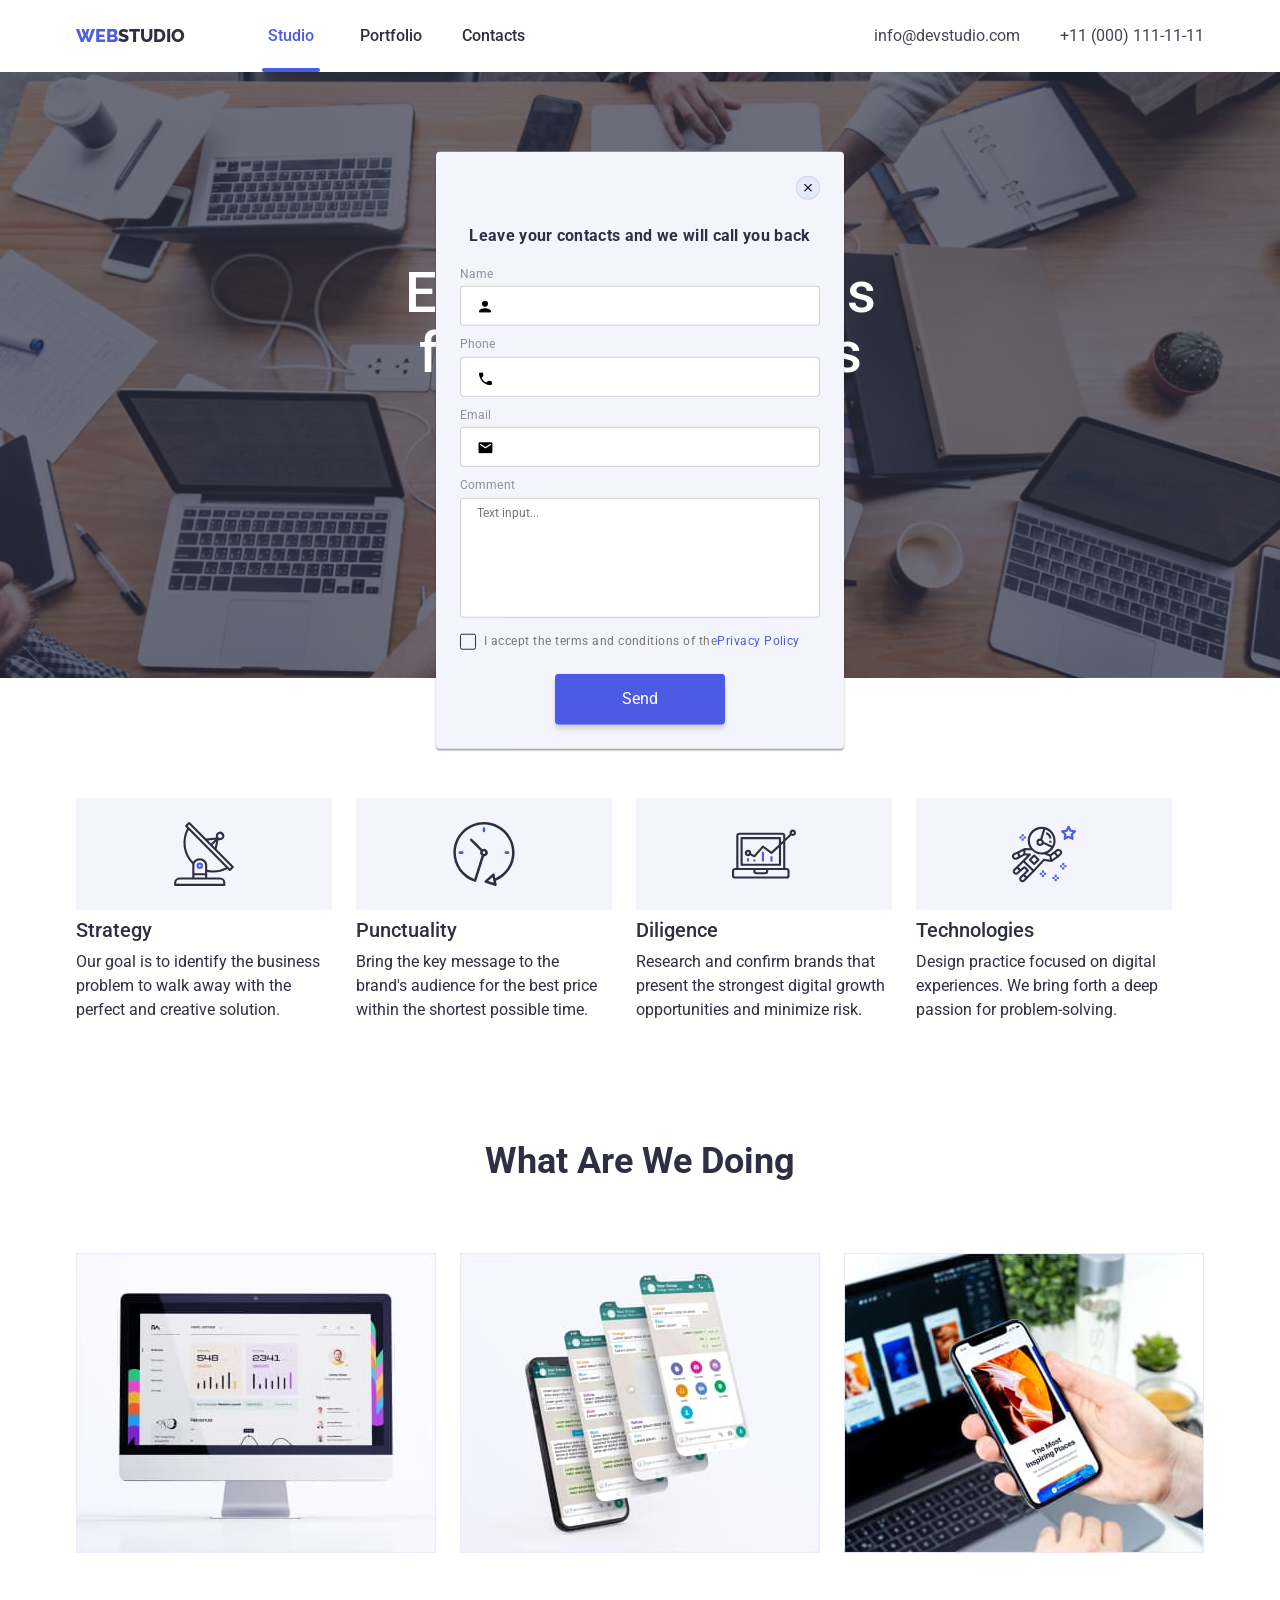
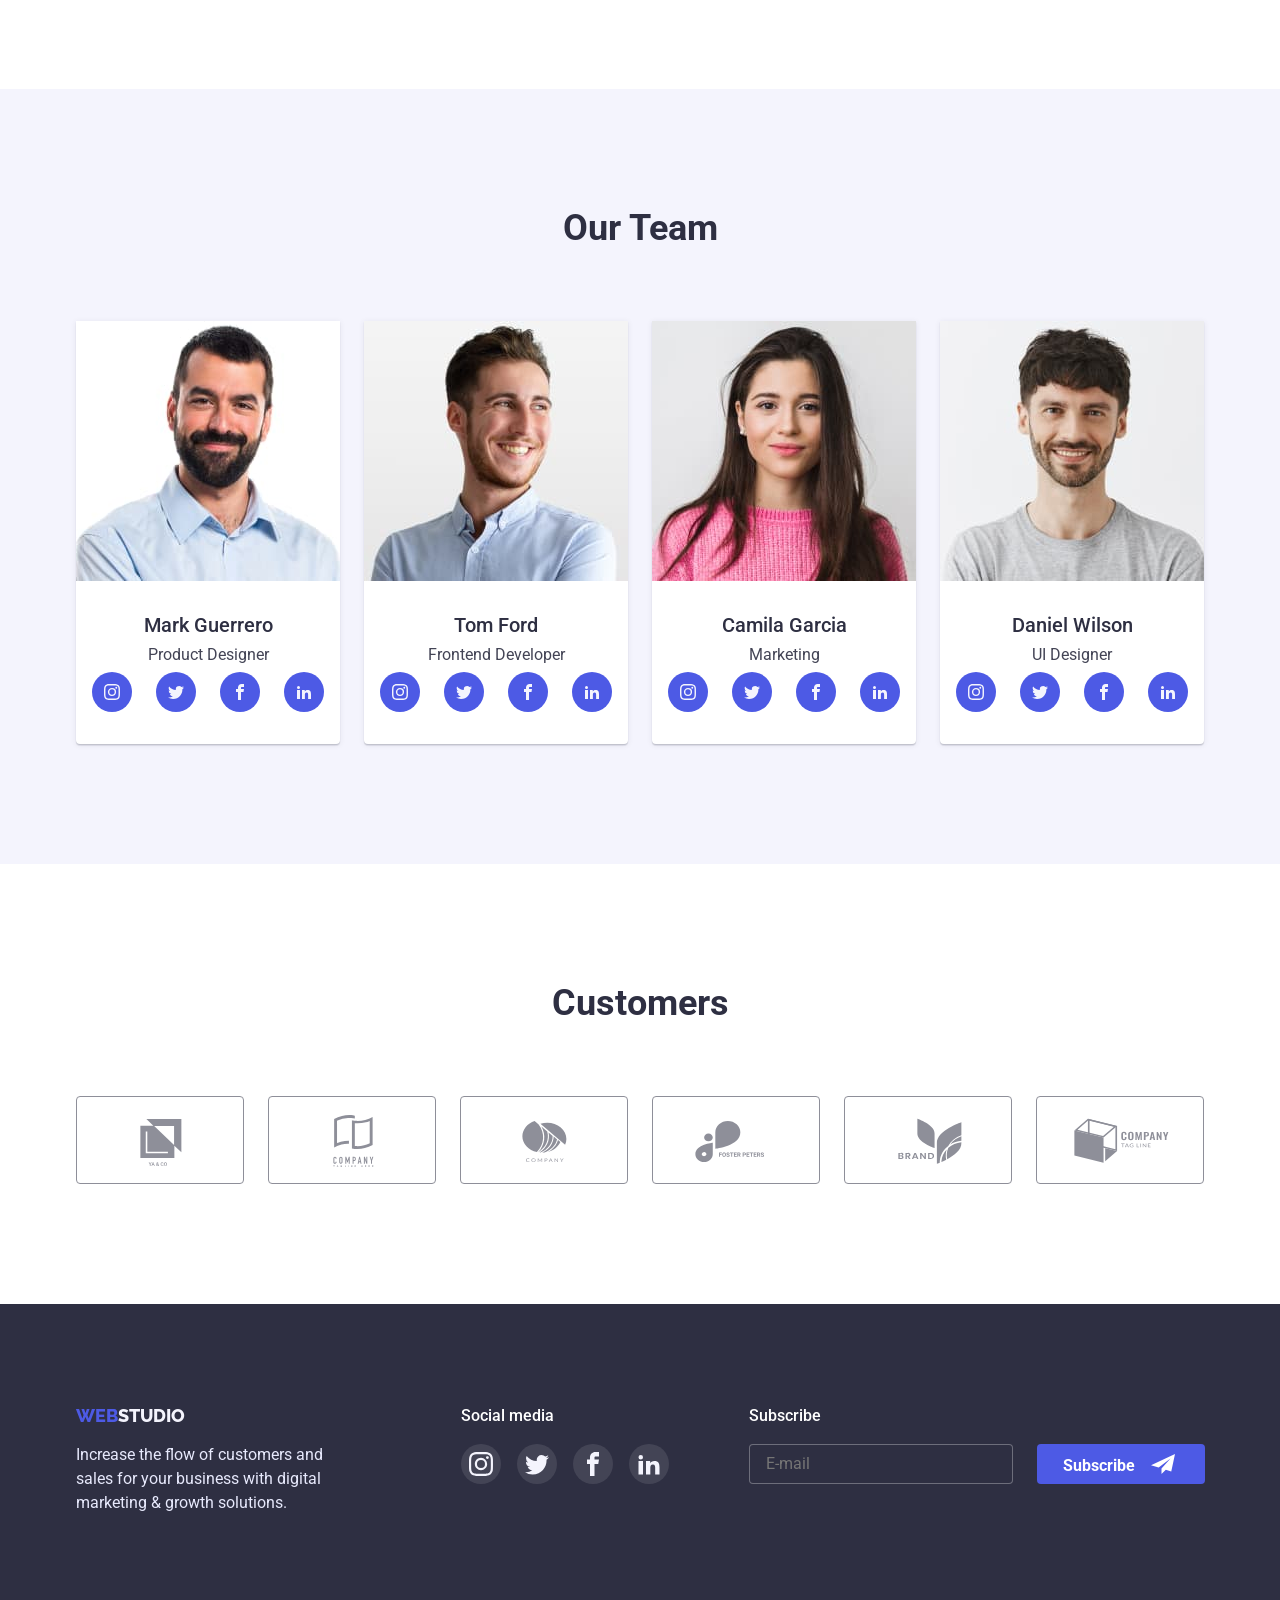
==== commit 03c9c1ac: "final" ====
--- a/index.html
+++ b/index.html
@@ -53,65 +53,69 @@
         </h1>
         <button type="button" class="btn" data-modal-open>Order Servise</button>
         <!-- <div class="backdrop is-hidden" data-modal> -->
-          <div class="modal">
-            <button class="button-modal" data-modal-close>
-            </button>
-
-            <div class="container-form-call">
-              <h2 class="subtitle-text-form">Leave your contacts and we will call you back</h2>
-
-
-              <div class="container-form">
-                <form class="forms" action="">
-
-                  <div class="form-field">
-                    <label class="text-label" for="">
-                      Name
-                      <input class="sphere-input name-input" type="text" name="name" id="name" required
-                        pattern="[0-9]{3}-[0-9]{3}-[0-9]{2}-[0-9]{2}" title="XXX-XXX-XX-XX" placeholder=" ">
-                        <svg class="svg-icon-form" width="12" height="12">
-                          <use href="./images/icons.svg/name.svg"></use>
-                        </svg>
-                    </label>
-                  </div>
-
-                  <div class="form-field">
-                    <label class="text-label" for="">
-                      Phone
-                      <input class="sphere-input phone-input" type="tel" name="phone_number" id="phone" required
-                        pattern="[0-9]{3}-[0-9]{3}-[0-9]{2}-[0-9]{2}" title="XXX-XXX-XX-XX" placeholder=" ">
-                    </label>
-                  </div>
-
-                  <div class="form-field">
-                    <label class="text-label" for="">
-                      Email
-                      <input class="sphere-input email-input" type="email" name="email" id="email" placeholder=" ">
-                    </label>
-                  </div>
-
-                  <div class="form-field">
-                    <label class="text-label" for="">
-                      Comment
-                      <textarea class="textarea-form" name="feedback" placeholder="Text input..."></textarea>
-                    </label>
-                  </div>
-                  <div class="forn-chexbox">
-                    <input class="from-checkbox" type="checkbox" name="user-policy" required>
-                    <p class="text-form">I accept the terms and conditions of the <a class="text-privacy"
-                        href="">Privacy
-                        Policy</a></p>
-                    <button class="button-form" type="submit">
-                      Send
-                    </button>
-                  </div>
-                </form>
-
-
-              </div>
+        <div class="modal">
+          <button class="button-modal" data-modal-close>
+          </button>
+
+          <div class="container-form-call">
+            <h2 class="subtitle-text-form">Leave your contacts and we will call you back</h2>
+
+
+            <div class="container-form">
+              <form class="forms" action="">
+
+                <div class="form-field">
+                  <label class="text-label" for="">
+                    Name
+                    <input class="sphere-input name-input" type="text" name="name" id="name" required placeholder=" ">
+                    <svg class="svg-icon-form-name">
+                      <use href="./images/icons.svg/symbol-defs-modal.svg#icon-name"></use>
+                    </svg>
+                  </label>
+                </div>
+
+                <div class="form-field">
+                  <label class="text-label" for="">
+                    Phone
+                    <input class="sphere-input phone-input" type="tel" name="phone_number" id="phone" required
+                      pattern="[0-9]{3}-[0-9]{3}-[0-9]{2}-[0-9]{2}" title="380-000-00-00" placeholder=" ">
+                    <svg class="svg-icon-form-phone">
+                      <use href="./images/icons.svg/symbol-defs-modal.svg#icon-phone"></use>
+                    </svg>
+                  </label>
+                </div>
+
+                <div class="form-field">
+                  <label class="text-label" for="">
+                    Email
+                    <input class="sphere-input email-input" type="email" name="email" id="email" placeholder=" ">
+                    <svg class="svg-icon-form-email">
+                      <use href="./images/icons.svg/symbol-defs-modal.svg#icon-email"></use>
+                    </svg>
+                  </label>
+                </div>
+
+                <div class="form-field">
+                  <label class="text-label" for="">
+                    Comment
+                    <textarea class="textarea-form" name="feedback" placeholder="Text input..."></textarea>
+                  </label>
+                </div>
+                <div class="forn-chexbox">
+                  <label class="label text-form">
+                    <input class="from-checkbox" type="checkbox" name="user-policy" value="html" required>
+                    <span class="icon-checkbox"></span>
+                    I accept the terms and conditions of the<a class="text-privacy" href="">Privacy Policy</a>
+                  </label>
+                  <button class="button-form" type="submit">
+                    Send
+                  </button>
+                </div>
+              </form>
             </div>
           </div>
         </div>
+      </div>
       </div>
     </section>
     <!-- Section_first -->
--- a/css/style.css
+++ b/css/style.css
@@ -130,6 +130,38 @@
     width: 100%;
 }
 
+.form-field {
+    position: relative;
+}
+
+.svg-icon-form-name {
+    position: absolute;
+    top: 50%;
+    left: 19px;
+    transform: translateY(50%);
+    width: 12px;
+    height: 12px;
+}
+
+
+.svg-icon-form-phone {
+    position: absolute;
+    top: 50%;
+    left: 19px;
+    transform: translateY(50%);
+    width: 13px;
+    height: 13px;
+}
+
+.svg-icon-form-email {
+    position: absolute;
+    top: 50%;
+    left: 17.5px;
+    transform: translateY(50%);
+    width: 15px;
+    height: 12px;
+}
+
 .subtitle-text-form {
     font-weight: 700;
     font-size: inherit;
@@ -161,18 +193,32 @@
     display: block;
     width: 100%;
     height: 40px;
-    border: 1px solid var(--color-navy-blue);
+    border: 1px solid rgba(33, 33, 33, 0.2);
+    ;
     border-radius: 4px;
 
     padding: 0;
     padding-left: 34px;
     margin-top: 4px;
     margin-bottom: 8px;
+
 }
 
 
 .sphere-input:focus {
     border: 1px solid var(--color-iris);
+}
+
+.sphere-input:focus+.svg-icon-form-name {
+    fill: var(--color-iris);
+}
+
+.sphere-input:focus+.svg-icon-form-phone {
+    fill: var(--color-iris);
+}
+
+.sphere-input:focus+.svg-icon-form-email {
+    fill: var(--color-iris);
 }
 
 .textarea-form {
@@ -181,30 +227,56 @@
     height: 120px;
     border: 1px solid rgba(33, 33, 33, 0.2);
     border-radius: 4px;
-
-    color: rgba(117, 117, 117, 0.5);
-
-
     resize: none;
 
+    padding-top: 8px;
+    padding-left: 16px;
     margin-top: 4px;
     margin-bottom: 16px;
-    padding-top: 8px;
-    padding-left: 16px;
-}
-
-.svg-icon-form {
-    /* position: absolute; */
-}
-
+}
+
+.textarea-form:placeholder-shown {
+    width: 100%;
+    height: 120px;
+    border-radius: 4px;
+    color: rgba(117, 117, 117, 0.5);
+}
 
 .textarea-form:focus {
     border: 1px solid var(--color-iris);
 }
 
+.from-checkbox {
+    -webkit-appearance: none;
+    -moz-appearance: none;
+    appearance: none;
+
+    position: absolute;
+}
+
+
+.icon-checkbox {
+    display: inline-block;
+    width: 16px;
+    height: 16px;
+    margin-right: 8px;
+
+    border: 1.25px solid #2E2F42;
+    border-radius: 2px;
+}
+
+.from-checkbox:checked+.icon-checkbox {
+    border-color: transparent;
+    background-color: var(--color-iris);
+    background-image: url('../images/icons.svg/fio.svg');
+    background-repeat: no-repeat;
+    background-size: contain;
+    background-position: center;
+}
 
 .text-form {
-    display: inline-block;
+    display: flex;
+    align-items: center;
     font-size: 12px;
     line-height: 1.333333;
     letter-spacing: 0.04em;
@@ -228,9 +300,11 @@
     color: var(--color-white);
 
     display: block;
-    margin: 0 auto;
     margin-top: 24px;
     margin-bottom: 24px;
+    margin-right: auto;
+    margin-left: auto;
+
 
     transition: background-color 250ms var(--taming-function),
         box-shadow 250ms var(--taming-function)
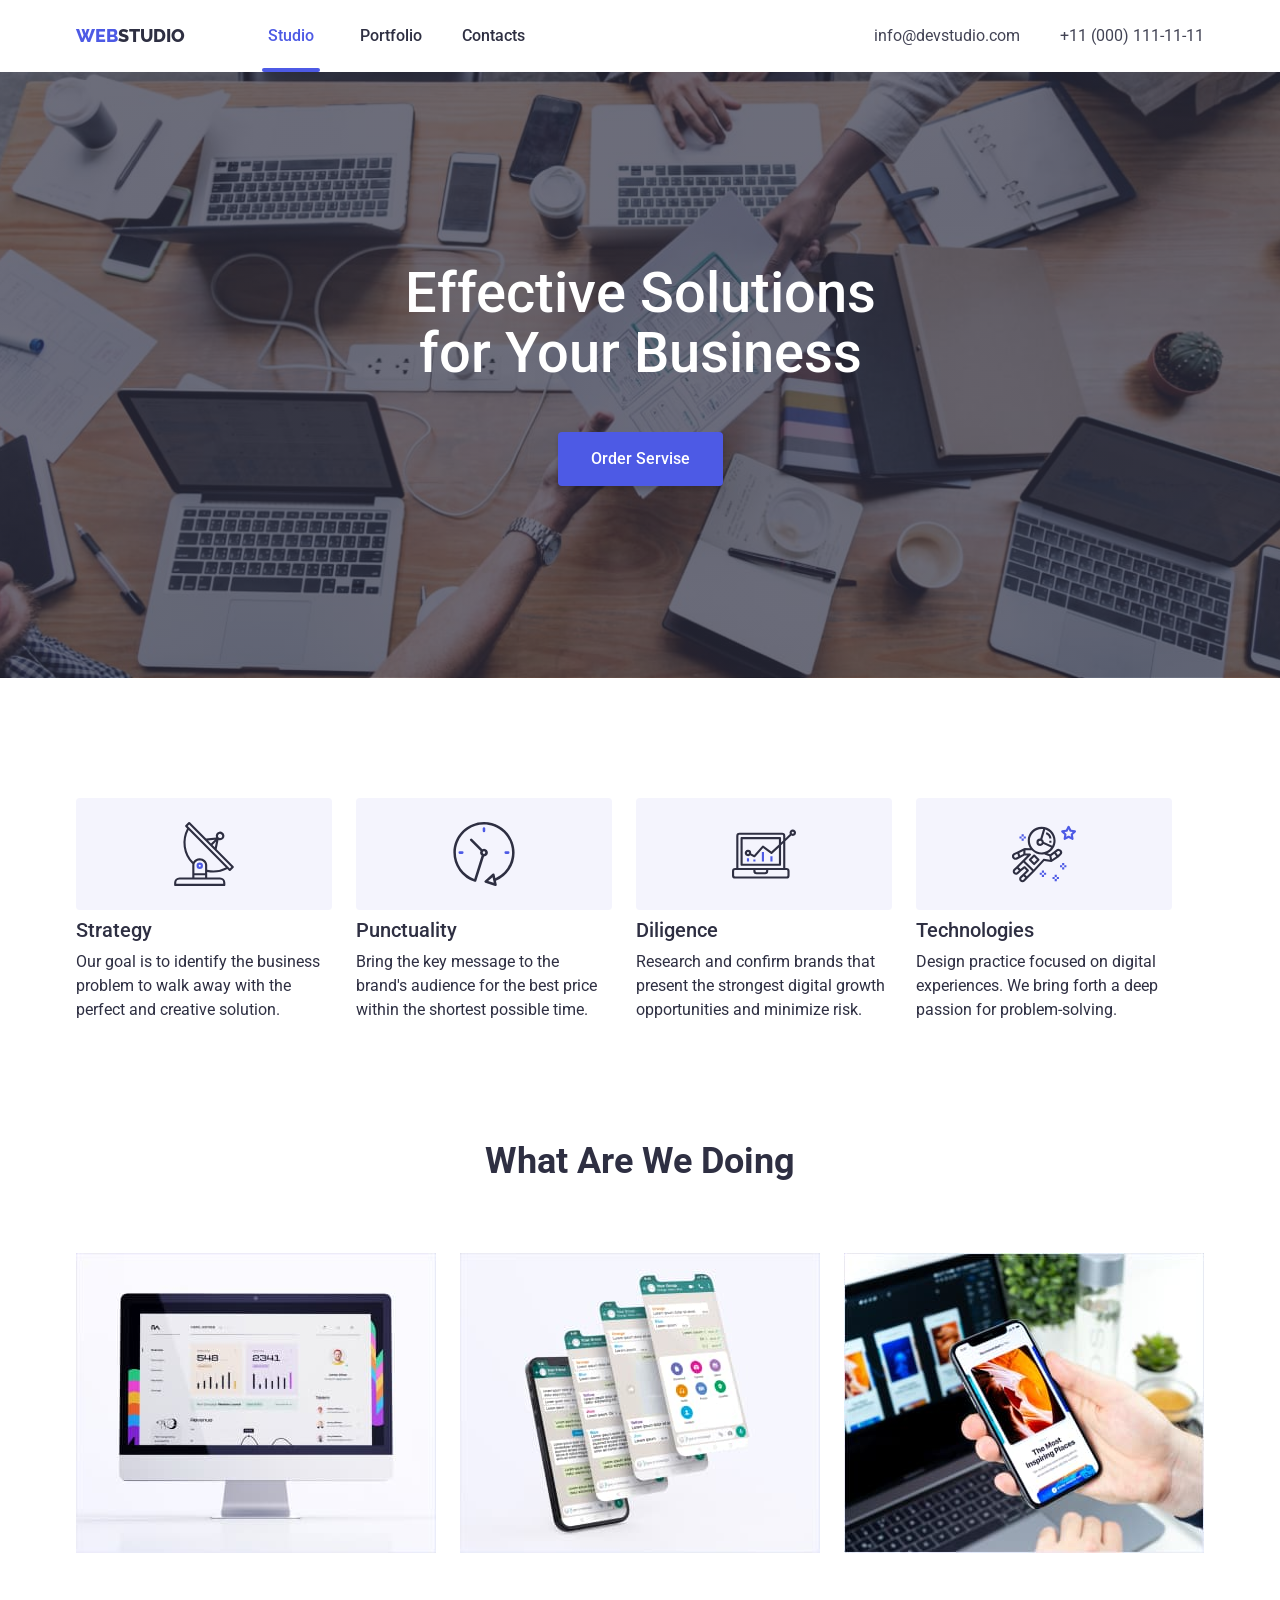
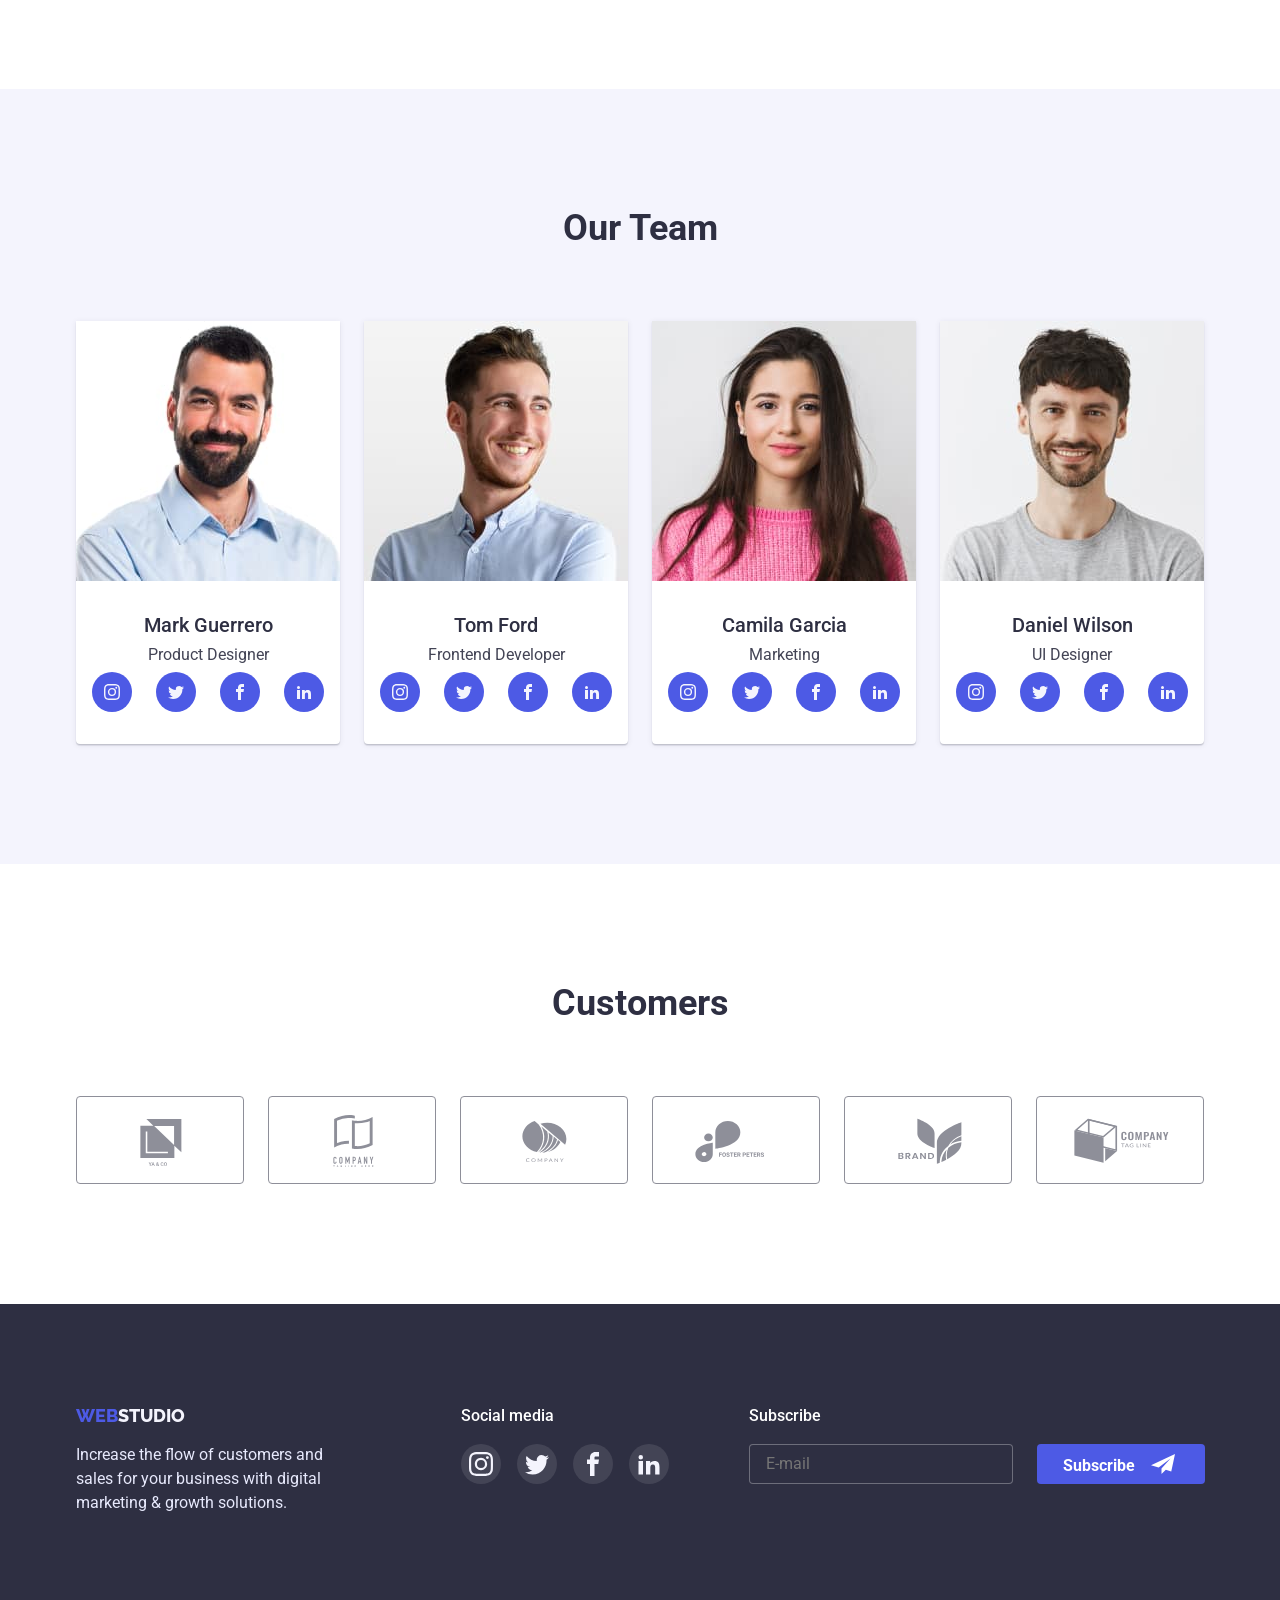
==== commit ccd1c350: "final-2" ====
--- a/index.html
+++ b/index.html
@@ -52,7 +52,7 @@
           for Your Business
         </h1>
         <button type="button" class="btn" data-modal-open>Order Servise</button>
-        <!-- <div class="backdrop is-hidden" data-modal> -->
+        <div class="backdrop is-hidden" data-modal>
         <div class="modal">
           <button class="button-modal" data-modal-close>
           </button>
